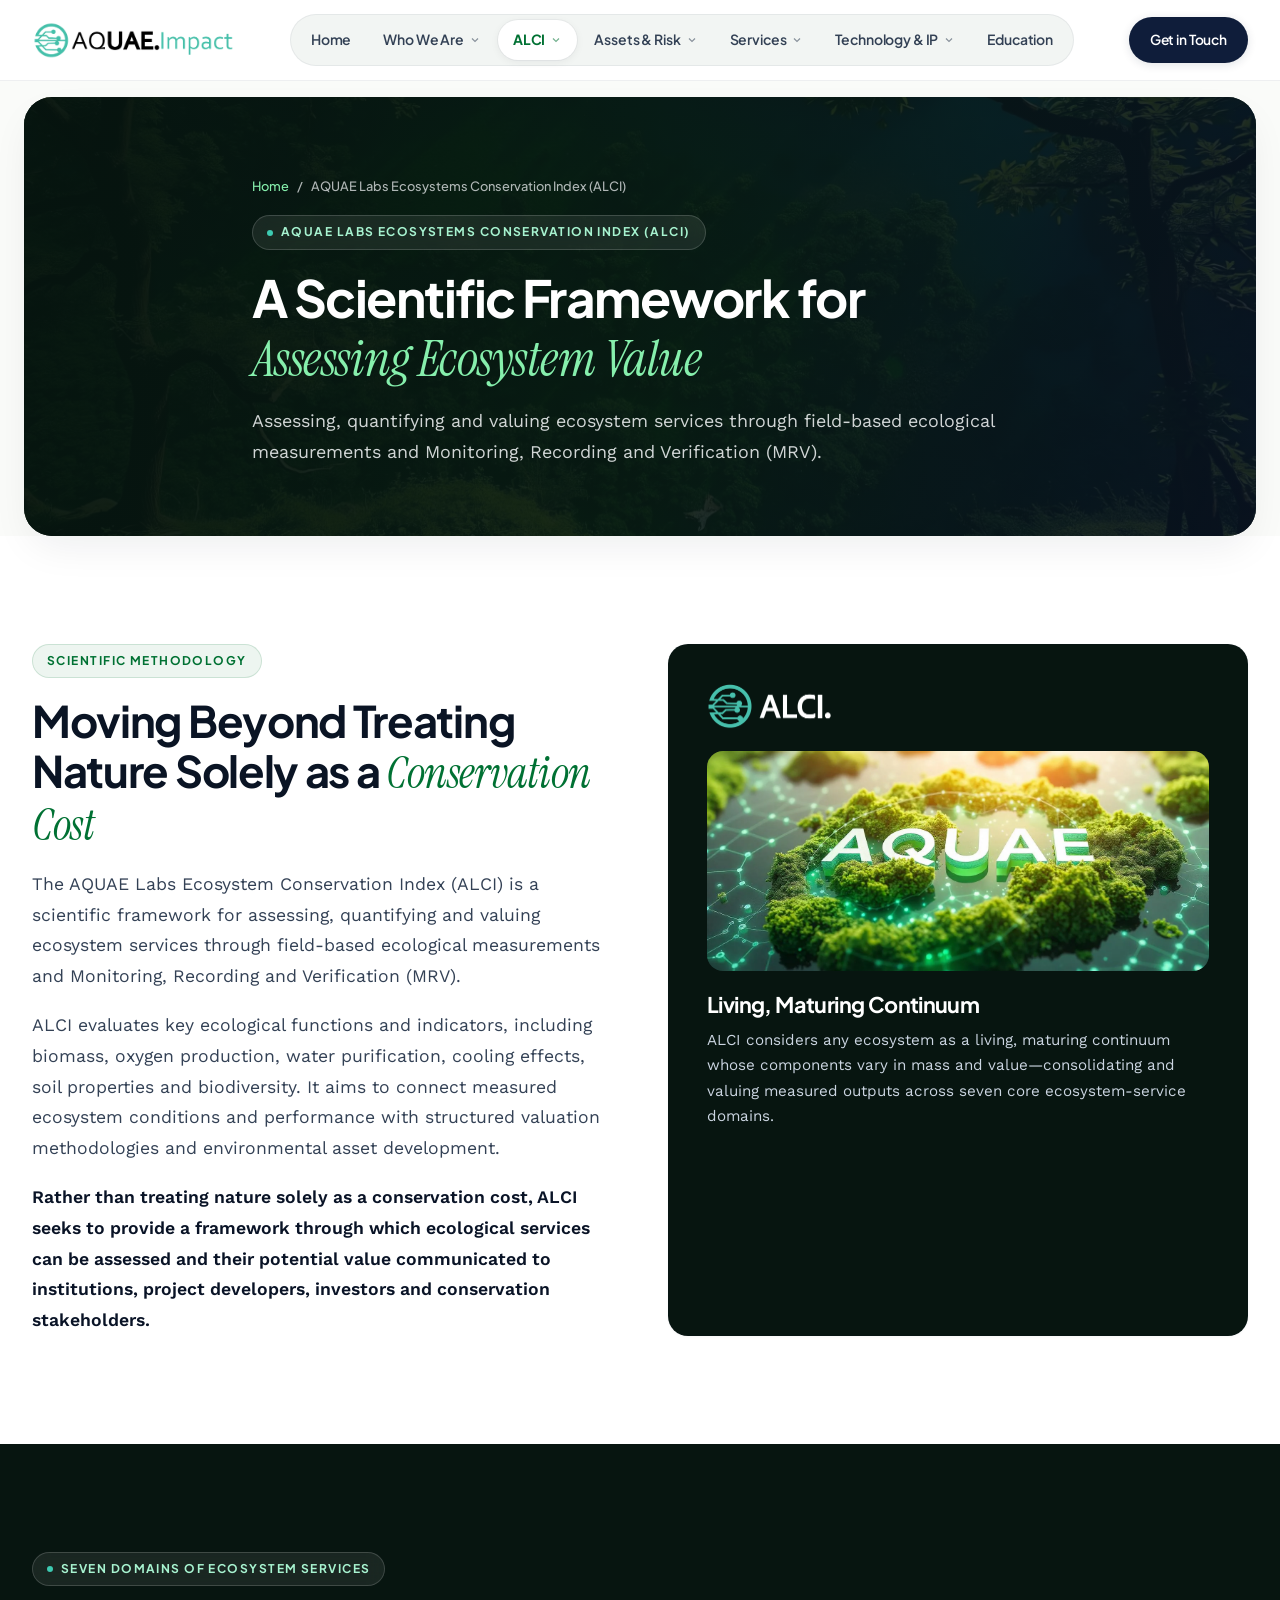
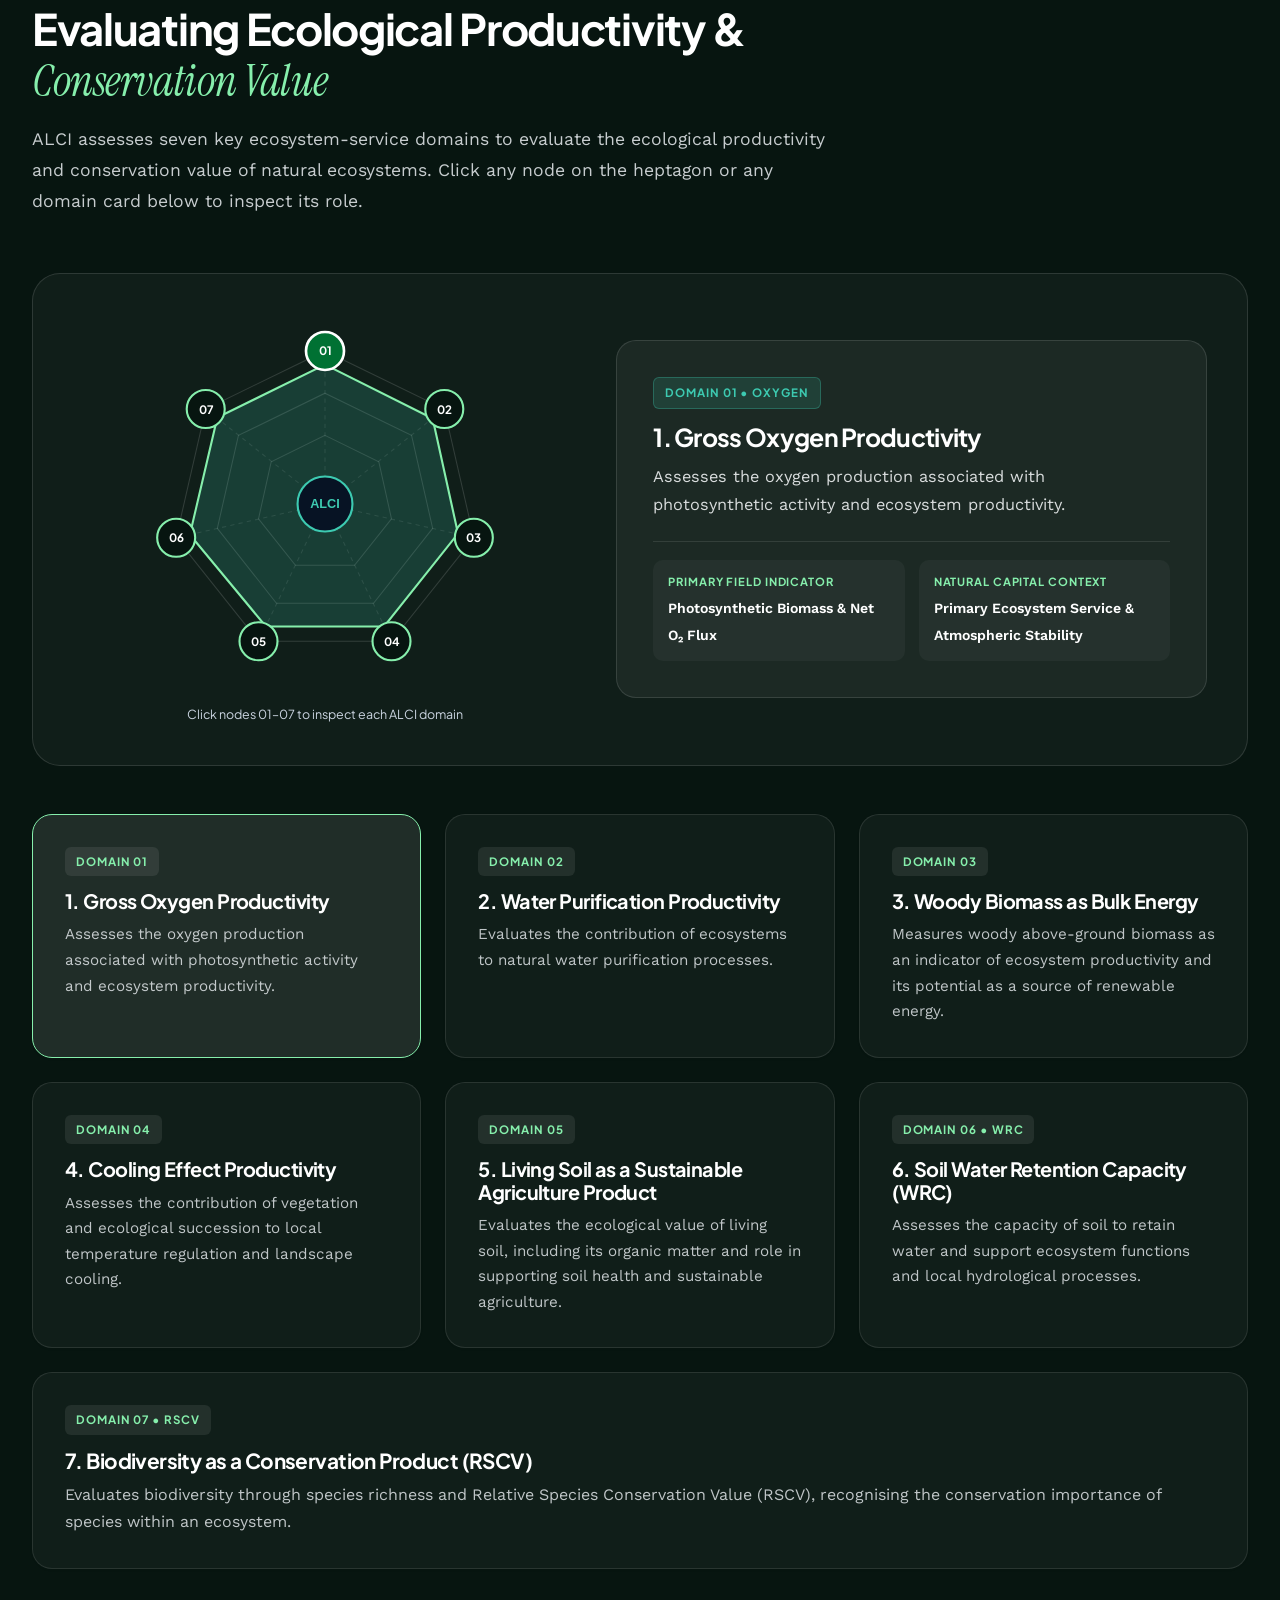
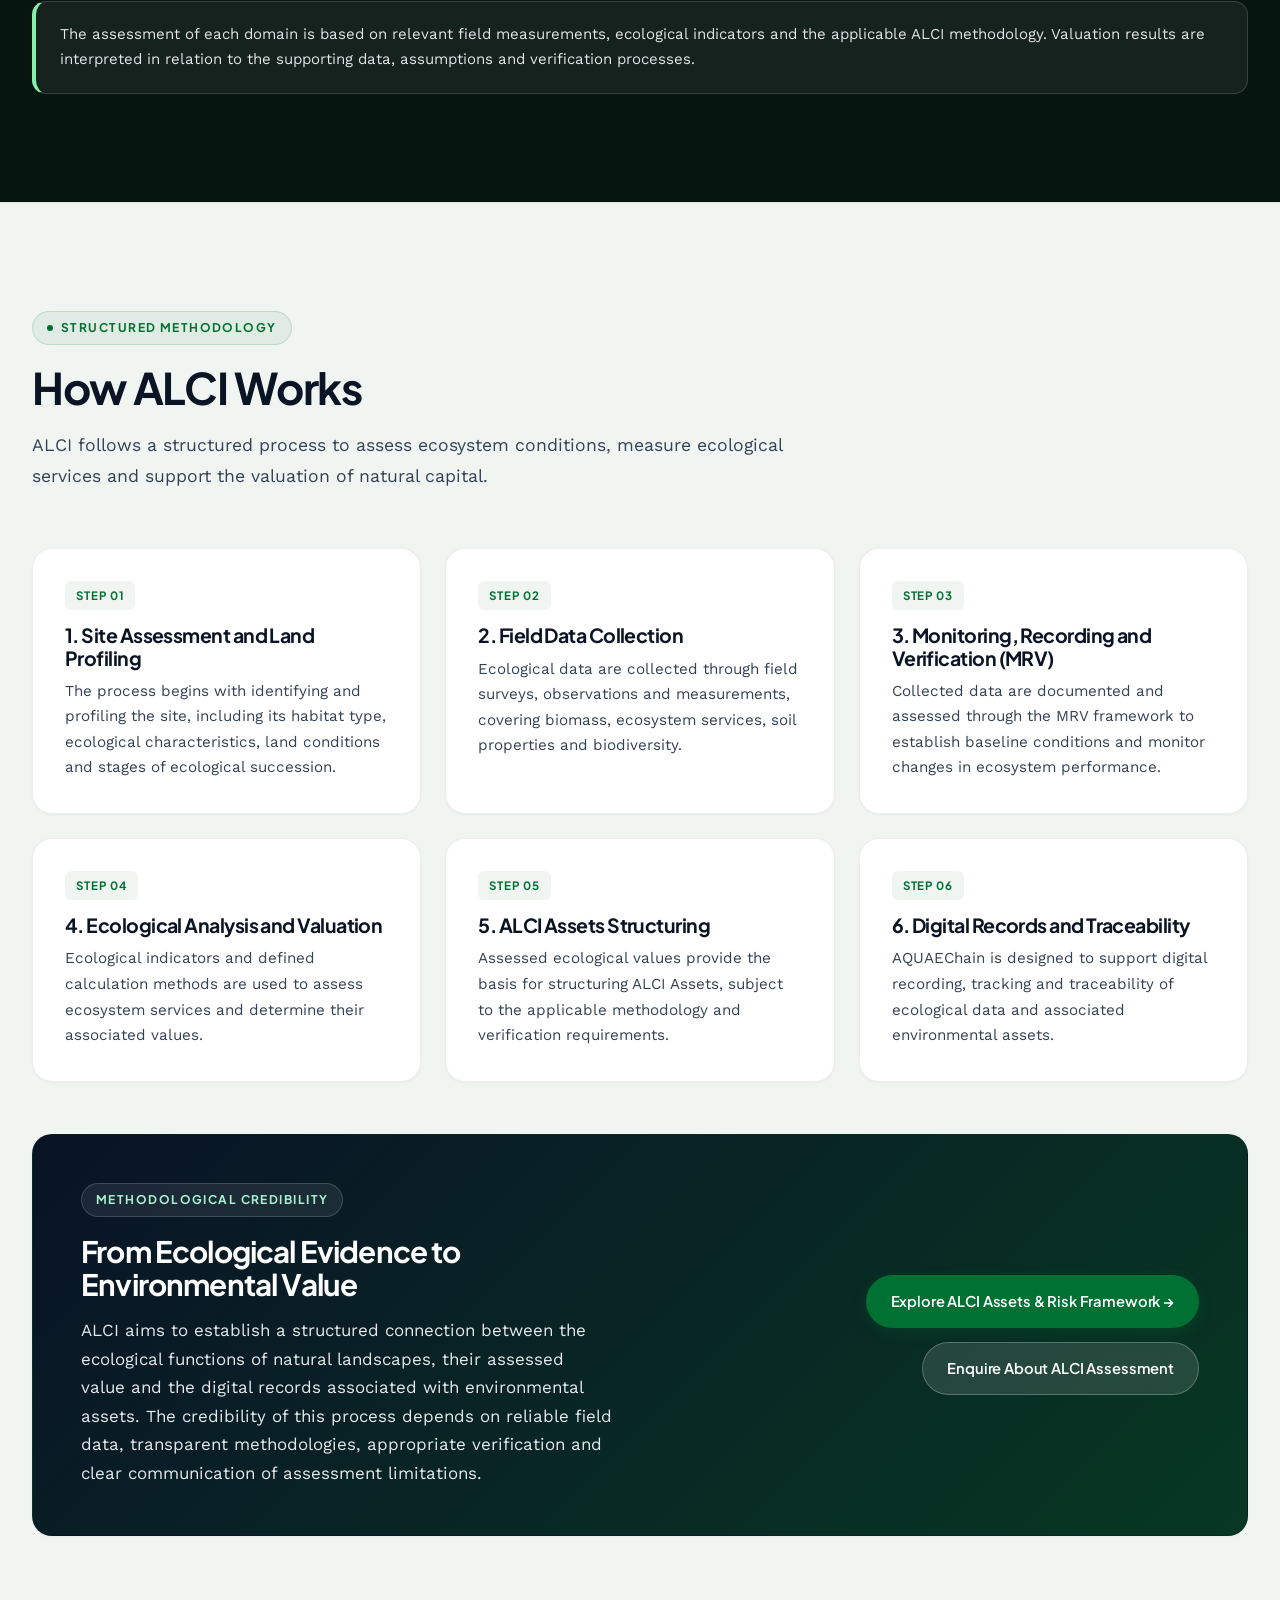
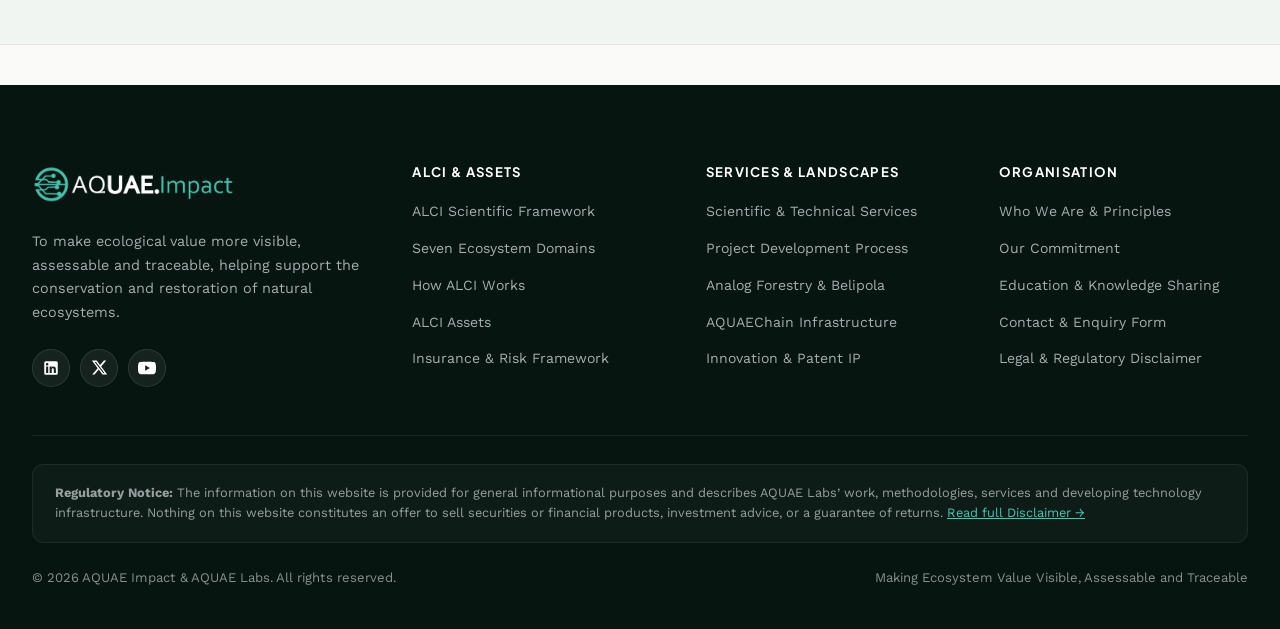
==== alci.html @ b700e85e "Initial commit: AQUAE Impact & AQUAE Labs 10-page website (2026 redesign)" ====
<!DOCTYPE html>
<html lang="en">
<head>
  <meta charset="UTF-8" />
  <meta name="viewport" content="width=device-width, initial-scale=1.0" />
  <title>ALCI Scientific Framework | AQUAE Labs Ecosystems Conservation Index</title>
  <meta name="description" content="The AQUAE Labs Ecosystem Conservation Index (ALCI) is a scientific framework for assessing, quantifying and valuing ecosystem services across seven domains through field-based MRV." />
  <link rel="icon" type="image/png" href="assets/images/faviicon.png" />
  <link rel="preconnect" href="https://fonts.googleapis.com" />
  <link rel="preconnect" href="https://fonts.gstatic.com" crossorigin />
  <link href="https://fonts.googleapis.com/css2?family=Instrument+Serif:ital@0;1&family=Plus+Jakarta+Sans:wght@400;500;600;700;800&family=Work+Sans:ital,wght@0,400;0,500;0,600;1,400&display=swap" rel="stylesheet" />
  <link rel="stylesheet" href="styles.css" />
</head>
<body>

  <!-- Top Institutional Bar -->
  <div class="top-bar">
    <div class="container top-bar-inner">
      <div class="top-bar-left">
        <span class="top-bar-pill">IP Milestone</span>
        <span>AQUAE Labs has filed its foundational patent application covering 10–15 inventive concepts in ecological intelligence &amp; ecosystem finance.</span>
      </div>
      <div class="top-bar-right">
        <a href="technology-ip.html#patent">Read Patent Filing &rarr;</a>
        <a href="disclaimer.html">Regulatory Disclaimer</a>
      </div>
    </div>
  </div>

  <!-- Global Multi-Page Navigation Header -->
  <header class="site-header" id="siteHeader">
    <div class="container nav-inner">
      <a href="index.html" class="brand-lockup" aria-label="AQUAE Impact Home">
        <img src="assets/images/aquae-dark-logo.webp" alt="AQUAE.Impact" class="brand-logo-img" />
      </a>

      <nav class="nav-menu" id="navMenu" aria-label="Primary Navigation">
        <div class="nav-item">
          <a href="index.html" class="nav-link">Home</a>
        </div>
        <div class="nav-item">
          <a href="about.html" class="nav-link">
            <span>Who We Are</span>
            <svg width="12" height="12" viewBox="0 0 24 24" fill="none" stroke="currentColor" stroke-width="2.4"><path d="m6 9 6 6 6-6"/></svg>
          </a>
          <div class="nav-dropdown">
            <a href="about.html">Ecological Science &amp; Finance<span>Vision, Mission &amp; 5 Core Principles</span></a>
            <a href="about.html#commitment">Our Commitment<span>Making ecosystem value visible, assessable &amp; traceable</span></a>
            <a href="about.html#leadership">Scientific &amp; Executive Team<span>Inventors &amp; leadership behind AQUAE Labs</span></a>
          </div>
        </div>
        <div class="nav-item">
          <a href="alci.html" class="nav-link active">
            <span>ALCI</span>
            <svg width="12" height="12" viewBox="0 0 24 24" fill="none" stroke="currentColor" stroke-width="2.4"><path d="m6 9 6 6 6-6"/></svg>
          </a>
          <div class="nav-dropdown">
            <a href="alci.html">ALCI Scientific Framework<span>AQUAE Labs Ecosystems Conservation Index</span></a>
            <a href="alci.html#seven-domains">Seven Ecosystem Domains<span>Interactive 7-domain ecological matrix</span></a>
            <a href="alci.html#how-alci-works">How ALCI Works<span>6-step structured MRV &amp; valuation workflow</span></a>
          </div>
        </div>
        <div class="nav-item">
          <a href="assets-insurance.html" class="nav-link">
            <span>Assets &amp; Risk</span>
            <svg width="12" height="12" viewBox="0 0 24 24" fill="none" stroke="currentColor" stroke-width="2.4"><path d="m6 9 6 6 6-6"/></svg>
          </a>
          <div class="nav-dropdown">
            <a href="assets-insurance.html">ALCI Assets<span>Connecting ecosystem services with markets</span></a>
            <a href="assets-insurance.html#insured-assets">Insured ALCI Assets<span>Addressing specified ecosystem performance risks</span></a>
            <a href="assets-insurance.html#risk-framework">Insurance &amp; Risk Framework<span>Coverage areas &amp; underwriting integration</span></a>
          </div>
        </div>
        <div class="nav-item">
          <a href="services-projects.html" class="nav-link">
            <span>Services</span>
            <svg width="12" height="12" viewBox="0 0 24 24" fill="none" stroke="currentColor" stroke-width="2.4"><path d="m6 9 6 6 6-6"/></svg>
          </a>
          <div class="nav-dropdown">
            <a href="services-projects.html">Scientific &amp; Technical Services<span>8 core capabilities for natural capital assessment</span></a>
            <a href="services-projects.html#project-development">Project Development<span>From landscape assessment to conservation value</span></a>
            <a href="analog-forestry.html">Analog Forestry &amp; Belipola<span>World’s first analog forest in Sri Lanka</span></a>
          </div>
        </div>
        <div class="nav-item">
          <a href="technology-ip.html" class="nav-link">
            <span>Technology &amp; IP</span>
            <svg width="12" height="12" viewBox="0 0 24 24" fill="none" stroke="currentColor" stroke-width="2.4"><path d="m6 9 6 6 6-6"/></svg>
          </a>
          <div class="nav-dropdown">
            <a href="technology-ip.html">AQUAEChain Platform<span>Digital infrastructure with MindWave Innovations</span></a>
            <a href="technology-ip.html#patent">Innovation &amp; Patent Filing<span>Foundational patent application (10–15 concepts)</span></a>
            <a href="education.html">Education &amp; Capacity Building<span>Training, webinars &amp; practitioner knowledge sharing</span></a>
          </div>
        </div>
        <div class="nav-item">
          <a href="education.html" class="nav-link">Education</a>
        </div>
      </nav>

      <div class="nav-actions">
        <a href="contact.html" class="btn btn-primary">Get in Touch</a>
        <button class="mobile-toggle" id="mobileToggle" aria-label="Toggle Menu" aria-expanded="false">
          <svg width="22" height="22" viewBox="0 0 24 24" fill="none" stroke="currentColor" stroke-width="2.2"><path d="M3 12h18M3 6h18M3 18h18"/></svg>
        </button>
      </div>
    </div>
  </header>

  <main>

    <!-- Page Hero -->
    <section class="page-hero">
      <div class="hero-bg-image" style="background-image: url('assets/images/Aqua-image-38-scaled.webp');"></div>
      <div class="hero-bg-gradient"></div>
      <div class="hero-grid-lines"></div>
      <div class="container page-hero-content">
        <div class="breadcrumb">
          <a href="index.html">Home</a>
          <span>/</span>
          <span>AQUAE Labs Ecosystems Conservation Index (ALCI)</span>
        </div>
        <div class="eyebrow light">
          <span class="eyebrow-dot"></span>
          AQUAE LABS ECOSYSTEMS CONSERVATION INDEX (ALCI)
        </div>
        <h1>
          A Scientific Framework for <span class="text-gradient">Assessing Ecosystem Value</span>
        </h1>
        <p>
          Assessing, quantifying and valuing ecosystem services through field-based ecological measurements and Monitoring, Recording and Verification (MRV).
        </p>
      </div>
    </section>

    <!-- ===================================================================
         ALCI SCIENTIFIC FRAMEWORK OVERVIEW (PDF PAGE 4)
         =================================================================== -->
    <section class="section section-white">
      <div class="container grid-2">
        <div>
          <div class="eyebrow">Scientific Methodology</div>
          <h2 class="section-title">
            Moving Beyond Treating Nature Solely as a <span class="text-gradient-dark">Conservation Cost</span>
          </h2>
          <p class="section-lead" style="margin-bottom: 18px;">
            The AQUAE Labs Ecosystem Conservation Index (ALCI) is a scientific framework for assessing, quantifying and valuing ecosystem services through field-based ecological measurements and Monitoring, Recording and Verification (MRV).
          </p>
          <p class="section-lead" style="margin-bottom: 18px;">
            ALCI evaluates key ecological functions and indicators, including biomass, oxygen production, water purification, cooling effects, soil properties and biodiversity. It aims to connect measured ecosystem conditions and performance with structured valuation methodologies and environmental asset development.
          </p>
          <p class="section-lead" style="margin-bottom: 0; font-weight: 600; color: var(--color-secondary-dark);">
            Rather than treating nature solely as a conservation cost, ALCI seeks to provide a framework through which ecological services can be assessed and their potential value communicated to institutions, project developers, investors and conservation stakeholders.
          </p>
        </div>

        <div class="surface-card" style="background: var(--bg-obsidian); color: #fff; padding: 38px;">
          <img src="assets/images/ALCI-LOGO-alt.webp" alt="ALCI Official Logo" style="height: 46px; margin-bottom: 22px;" />
          <img src="assets/images/Aqua-image-42.webp" alt="ALCI Multi-Domain Ecological Assessment" style="width: 100%; height: 220px; object-fit: cover; border-radius: 16px; margin-bottom: 22px;" />
          <h3 style="color: #fff; font-size: 1.35rem; margin-bottom: 10px;">Living, Maturing Continuum</h3>
          <p style="color: var(--text-light-muted); font-size: 0.95rem; margin: 0;">
            ALCI considers any ecosystem as a living, maturing continuum whose components vary in mass and value—consolidating and valuing measured outputs across seven core ecosystem-service domains.
          </p>
        </div>
      </div>
    </section>

    <!-- ===================================================================
         SEVEN DOMAINS OF ECOSYSTEM SERVICES + INTERACTIVE HEPTAGON (PDF PAGE 4 & 5)
         =================================================================== -->
    <section class="section section-dark" id="seven-domains">
      <div class="container">
        <div class="section-header">
          <div class="eyebrow light">
            <span class="eyebrow-dot"></span>
            Seven Domains of Ecosystem Services
          </div>
          <h2 class="section-title light">
            Evaluating Ecological Productivity &amp; <span class="text-gradient">Conservation Value</span>
          </h2>
          <p class="section-lead light">
            ALCI assesses seven key ecosystem-service domains to evaluate the ecological productivity and conservation value of natural ecosystems. Click any node on the heptagon or any domain card below to inspect its role.
          </p>
        </div>

        <!-- Interactive 7-Domain Heptagon Visualizer -->
        <div class="alci-interactive-console">
          <div class="heptagon-svg-wrap">
            <svg class="heptagon-svg" viewBox="0 0 360 360" aria-label="ALCI Seven Domains Heptagon Diagram">
              <!-- Concentric Heptagon Rings -->
              <polygon class="heptagon-ring" points="180,35 293,90 321,212 243,310 117,310 39,212 67,90" />
              <polygon class="heptagon-ring" points="180,75 262,115 282,203 226,274 134,274 78,203 98,115" />
              <polygon class="heptagon-ring" points="180,115 231,140 243,194 208,238 152,238 117,194 129,140" />

              <!-- Axis Lines from Center (180, 180) -->
              <line class="heptagon-axis" x1="180" y1="180" x2="180" y2="35" />
              <line class="heptagon-axis" x1="180" y1="180" x2="293" y2="90" />
              <line class="heptagon-axis" x1="180" y1="180" x2="321" y2="212" />
              <line class="heptagon-axis" x1="180" y1="180" x2="243" y2="310" />
              <line class="heptagon-axis" x1="180" y1="180" x2="117" y2="310" />
              <line class="heptagon-axis" x1="180" y1="180" x2="39" y2="212" />
              <line class="heptagon-axis" x1="180" y1="180" x2="67" y2="90" />

              <!-- Active Ecological Coverage Polygon -->
              <polygon class="heptagon-polygon" points="180,48 282,99 306,208 236,296 124,296 52,209 78,98" />

              <!-- Center ALCI Hub -->
              <circle cx="180" cy="180" r="26" fill="#071324" stroke="#3DCAB1" stroke-width="2" />
              <text x="180" y="180" fill="#3DCAB1" font-family="Red Hat Display, sans-serif" font-weight="900" font-size="12" text-anchor="middle" dominant-baseline="central">ALCI</text>

              <!-- 7 Interactive Domain Nodes -->
              <g class="heptagon-node active" data-domain="1">
                <circle class="node-outer" cx="180" cy="35" r="18" />
                <text x="180" y="35">01</text>
              </g>
              <g class="heptagon-node" data-domain="2">
                <circle class="node-outer" cx="293" cy="90" r="18" />
                <text x="293" y="90">02</text>
              </g>
              <g class="heptagon-node" data-domain="3">
                <circle class="node-outer" cx="321" cy="212" r="18" />
                <text x="321" y="212">03</text>
              </g>
              <g class="heptagon-node" data-domain="4">
                <circle class="node-outer" cx="243" cy="310" r="18" />
                <text x="243" y="310">04</text>
              </g>
              <g class="heptagon-node" data-domain="5">
                <circle class="node-outer" cx="117" cy="310" r="18" />
                <text x="117" y="310">05</text>
              </g>
              <g class="heptagon-node" data-domain="6">
                <circle class="node-outer" cx="39" cy="212" r="18" />
                <text x="39" y="212">06</text>
              </g>
              <g class="heptagon-node" data-domain="7">
                <circle class="node-outer" cx="67" cy="90" r="18" />
                <text x="67" y="90">07</text>
              </g>
            </svg>
            <span style="font-family:var(--font-ui); font-size:0.78rem; color:var(--text-light-muted); margin-top:10px;">
              Click nodes 01–07 to inspect each ALCI domain
            </span>
          </div>

          <div class="domain-inspector-panel" aria-live="polite">
            <span class="step-badge" id="inspectorCode" style="color:var(--color-accent); background:rgba(61,202,177,0.14); border:1px solid rgba(61,202,177,0.3);">DOMAIN 01 &bull; OXYGEN</span>
            <h3 id="inspectorTitle">1. Gross Oxygen Productivity</h3>
            <p id="inspectorDesc">
              Assesses the oxygen production associated with photosynthetic activity and ecosystem productivity.
            </p>
            <div class="inspector-meta-grid">
              <div class="inspector-meta-box">
                <span>Primary Field Indicator</span>
                <strong id="inspectorMetric">Photosynthetic Biomass &amp; Net O₂ Flux</strong>
              </div>
              <div class="inspector-meta-box">
                <span>Natural Capital Context</span>
                <strong id="inspectorApp">Primary Ecosystem Service &amp; Atmospheric Stability</strong>
              </div>
            </div>
          </div>
        </div>

        <!-- Complete 7 Domain Cards Verbatim (PDF Page 4) -->
        <div class="grid-3" style="margin-bottom: 32px;">
          <article class="surface-card dark domain-interactive-card active" data-domain="1">
            <span class="step-badge">Domain 01</span>
            <h3 style="font-size: 1.24rem; margin-bottom: 10px;">1. Gross Oxygen Productivity</h3>
            <p style="margin: 0; font-size: 0.95rem;">
              Assesses the oxygen production associated with photosynthetic activity and ecosystem productivity.
            </p>
          </article>

          <article class="surface-card dark domain-interactive-card" data-domain="2">
            <span class="step-badge">Domain 02</span>
            <h3 style="font-size: 1.24rem; margin-bottom: 10px;">2. Water Purification Productivity</h3>
            <p style="margin: 0; font-size: 0.95rem;">
              Evaluates the contribution of ecosystems to natural water purification processes.
            </p>
          </article>

          <article class="surface-card dark domain-interactive-card" data-domain="3">
            <span class="step-badge">Domain 03</span>
            <h3 style="font-size: 1.24rem; margin-bottom: 10px;">3. Woody Biomass as Bulk Energy</h3>
            <p style="margin: 0; font-size: 0.95rem;">
              Measures woody above-ground biomass as an indicator of ecosystem productivity and its potential as a source of renewable energy.
            </p>
          </article>

          <article class="surface-card dark domain-interactive-card" data-domain="4">
            <span class="step-badge">Domain 04</span>
            <h3 style="font-size: 1.24rem; margin-bottom: 10px;">4. Cooling Effect Productivity</h3>
            <p style="margin: 0; font-size: 0.95rem;">
              Assesses the contribution of vegetation and ecological succession to local temperature regulation and landscape cooling.
            </p>
          </article>

          <article class="surface-card dark domain-interactive-card" data-domain="5">
            <span class="step-badge">Domain 05</span>
            <h3 style="font-size: 1.24rem; margin-bottom: 10px;">5. Living Soil as a Sustainable Agriculture Product</h3>
            <p style="margin: 0; font-size: 0.95rem;">
              Evaluates the ecological value of living soil, including its organic matter and role in supporting soil health and sustainable agriculture.
            </p>
          </article>

          <article class="surface-card dark domain-interactive-card" data-domain="6">
            <span class="step-badge">Domain 06 &bull; WRC</span>
            <h3 style="font-size: 1.24rem; margin-bottom: 10px;">6. Soil Water Retention Capacity (WRC)</h3>
            <p style="margin: 0; font-size: 0.95rem;">
              Assesses the capacity of soil to retain water and support ecosystem functions and local hydrological processes.
            </p>
          </article>

          <article class="surface-card dark domain-interactive-card" data-domain="7" style="grid-column: 1 / -1;">
            <span class="step-badge">Domain 07 &bull; RSCV</span>
            <h3 style="font-size: 1.3rem; margin-bottom: 10px;">7. Biodiversity as a Conservation Product (RSCV)</h3>
            <p style="margin: 0; font-size: 1rem;">
              Evaluates biodiversity through species richness and Relative Species Conservation Value (RSCV), recognising the conservation importance of species within an ecosystem.
            </p>
          </article>
        </div>

        <div class="regulatory-callout dark-callout">
          The assessment of each domain is based on relevant field measurements, ecological indicators and the applicable ALCI methodology. Valuation results are interpreted in relation to the supporting data, assumptions and verification processes.
        </div>
      </div>
    </section>

    <!-- ===================================================================
         HOW ALCI WORKS (6-STEP PROCESS) & FROM EVIDENCE TO VALUE (PDF PAGE 5)
         =================================================================== -->
    <section class="section section-sage" id="how-alci-works">
      <div class="container">
        <div class="section-header">
          <div class="eyebrow">
            <span class="eyebrow-dot"></span>
            Structured Methodology
          </div>
          <h2 class="section-title">How ALCI Works</h2>
          <p class="section-lead">
            ALCI follows a structured process to assess ecosystem conditions, measure ecological services and support the valuation of natural capital.
          </p>
        </div>

        <div class="grid-3" style="margin-bottom: 52px;">
          <article class="surface-card">
            <span class="step-badge">Step 01</span>
            <h3 style="font-size: 1.22rem; margin-bottom: 10px;">1. Site Assessment and Land Profiling</h3>
            <p style="margin: 0; font-size: 0.95rem;">
              The process begins with identifying and profiling the site, including its habitat type, ecological characteristics, land conditions and stages of ecological succession.
            </p>
          </article>

          <article class="surface-card">
            <span class="step-badge">Step 02</span>
            <h3 style="font-size: 1.22rem; margin-bottom: 10px;">2. Field Data Collection</h3>
            <p style="margin: 0; font-size: 0.95rem;">
              Ecological data are collected through field surveys, observations and measurements, covering biomass, ecosystem services, soil properties and biodiversity.
            </p>
          </article>

          <article class="surface-card">
            <span class="step-badge">Step 03</span>
            <h3 style="font-size: 1.22rem; margin-bottom: 10px;">3. Monitoring, Recording and Verification (MRV)</h3>
            <p style="margin: 0; font-size: 0.95rem;">
              Collected data are documented and assessed through the MRV framework to establish baseline conditions and monitor changes in ecosystem performance.
            </p>
          </article>

          <article class="surface-card">
            <span class="step-badge">Step 04</span>
            <h3 style="font-size: 1.22rem; margin-bottom: 10px;">4. Ecological Analysis and Valuation</h3>
            <p style="margin: 0; font-size: 0.95rem;">
              Ecological indicators and defined calculation methods are used to assess ecosystem services and determine their associated values.
            </p>
          </article>

          <article class="surface-card">
            <span class="step-badge">Step 05</span>
            <h3 style="font-size: 1.22rem; margin-bottom: 10px;">5. ALCI Assets Structuring</h3>
            <p style="margin: 0; font-size: 0.95rem;">
              Assessed ecological values provide the basis for structuring ALCI Assets, subject to the applicable methodology and verification requirements.
            </p>
          </article>

          <article class="surface-card">
            <span class="step-badge">Step 06</span>
            <h3 style="font-size: 1.22rem; margin-bottom: 10px;">6. Digital Records and Traceability</h3>
            <p style="margin: 0; font-size: 0.95rem;">
              AQUAEChain is designed to support digital recording, tracking and traceability of ecological data and associated environmental assets.
            </p>
          </article>
        </div>

        <!-- From Ecological Evidence to Environmental Value -->
        <div class="surface-card" style="background: linear-gradient(135deg, var(--color-secondary-dark) 0%, #073823 100%); color: #fff; padding: 48px;">
          <div class="grid-2">
            <div>
              <div class="eyebrow light">Methodological Credibility</div>
              <h3 style="color: #fff; font-size: 1.85rem; margin-bottom: 14px;">
                From Ecological Evidence to Environmental Value
              </h3>
              <p style="color: rgba(248,250,252,0.92); font-size: 1.06rem; margin: 0;">
                ALCI aims to establish a structured connection between the ecological functions of natural landscapes, their assessed value and the digital records associated with environmental assets. The credibility of this process depends on reliable field data, transparent methodologies, appropriate verification and clear communication of assessment limitations.
              </p>
            </div>
            <div style="display:flex; flex-wrap:wrap; gap:14px; justify-content:flex-end;">
              <a href="assets-insurance.html" class="btn btn-primary">Explore ALCI Assets &amp; Risk Framework &rarr;</a>
              <a href="contact.html?area=ALCI%20Credit%20Development" class="btn btn-glass">Enquire About ALCI Assessment</a>
            </div>
          </div>
        </div>
      </div>
    </section>

  </main>

  <!-- Global Multi-Page Footer -->
  <footer class="site-footer">
    <div class="container">
      <div class="footer-grid">
        <div class="footer-brand">
          <a href="index.html" class="brand-lockup" aria-label="AQUAE Impact Home">
            <img src="assets/images/AQUAE.Impact-LOGO-REC.webp" alt="AQUAE.Impact" class="brand-logo-img" />
          </a>
          <p>
            To make ecological value more visible, assessable and traceable, helping support the conservation and restoration of natural ecosystems.
          </p>
          <div class="social-row">
            <a href="https://www.linkedin.com/company/aquae-impact/" target="_blank" rel="noopener noreferrer" class="social-icon-btn" aria-label="LinkedIn">
              <svg width="18" height="18" viewBox="0 0 24 24" fill="currentColor"><path d="M19 3a2 2 0 0 1 2 2v14a2 2 0 0 1-2 2H5a2 2 0 0 1-2-2V5a2 2 0 0 1 2-2h14m-.5 15.5v-5.3a3.26 3.26 0 0 0-3.26-3.26c-.85 0-1.84.52-2.28 1.3v-1.11h-2.79v8.37h2.79v-4.93c0-.77.62-1.4 1.39-1.4a1.4 1.4 0 0 1 1.4 1.4v4.93h2.75M6.88 8.56a1.68 1.68 0 0 0 1.68-1.68c0-.93-.75-1.69-1.68-1.69a1.69 1.69 0 0 0-1.69 1.69c0 .93.76 1.68 1.69 1.68m1.39 9.94v-8.37H5.5v8.37h2.77z"/></svg>
            </a>
            <a href="https://x.com/aquaeimpactorg" target="_blank" rel="noopener noreferrer" class="social-icon-btn" aria-label="X (Twitter)">
              <svg width="17" height="17" viewBox="0 0 24 24" fill="currentColor"><path d="M18.244 2.25h3.308l-7.227 8.26 8.502 11.24H16.17l-5.214-6.817L4.99 21.75H1.68l7.73-8.835L1.254 2.25H8.08l4.713 6.231zm-1.161 17.52h1.833L7.084 4.126H5.117z"/></svg>
            </a>
            <a href="https://youtube.com/@aquaeimpactexchange" target="_blank" rel="noopener noreferrer" class="social-icon-btn" aria-label="YouTube">
              <svg width="18" height="18" viewBox="0 0 24 24" fill="currentColor"><path d="M23.498 6.186a3.016 3.016 0 0 0-2.122-2.136C19.505 3.545 12 3.545 12 3.545s-7.505 0-9.377.505A3.017 3.017 0 0 0 .502 6.186C0 8.07 0 12 0 12s0 3.93.502 5.814a3.016 3.016 0 0 0 2.122 2.136c1.871.505 9.376.505 9.376.505s7.505 0 9.377-.505a3.015 3.015 0 0 0 2.122-2.136C24 15.93 24 12 24 12s0-3.93-.502-5.814zM9.545 15.568V8.432L15.818 12l-6.273 3.568z"/></svg>
            </a>
          </div>
        </div>

        <div class="footer-col">
          <h4>ALCI &amp; Assets</h4>
          <ul>
            <li><a href="alci.html">ALCI Scientific Framework</a></li>
            <li><a href="alci.html#seven-domains">Seven Ecosystem Domains</a></li>
            <li><a href="alci.html#how-alci-works">How ALCI Works</a></li>
            <li><a href="assets-insurance.html">ALCI Assets</a></li>
            <li><a href="assets-insurance.html#risk-framework">Insurance &amp; Risk Framework</a></li>
          </ul>
        </div>

        <div class="footer-col">
          <h4>Services &amp; Landscapes</h4>
          <ul>
            <li><a href="services-projects.html">Scientific &amp; Technical Services</a></li>
            <li><a href="services-projects.html#project-development">Project Development Process</a></li>
            <li><a href="analog-forestry.html">Analog Forestry &amp; Belipola</a></li>
            <li><a href="technology-ip.html">AQUAEChain Infrastructure</a></li>
            <li><a href="technology-ip.html#patent">Innovation &amp; Patent IP</a></li>
          </ul>
        </div>

        <div class="footer-col">
          <h4>Organisation</h4>
          <ul>
            <li><a href="about.html">Who We Are &amp; Principles</a></li>
            <li><a href="about.html#commitment">Our Commitment</a></li>
            <li><a href="education.html">Education &amp; Knowledge Sharing</a></li>
            <li><a href="contact.html">Contact &amp; Enquiry Form</a></li>
            <li><a href="disclaimer.html">Legal &amp; Regulatory Disclaimer</a></li>
          </ul>
        </div>
      </div>

      <div class="footer-disclaimer-strip">
        <strong>Regulatory Notice:</strong> The information on this website is provided for general informational purposes and describes AQUAE Labs’ work, methodologies, services and developing technology infrastructure. Nothing on this website constitutes an offer to sell securities or financial products, investment advice, or a guarantee of returns. <a href="disclaimer.html" style="color:var(--color-accent); text-decoration:underline;">Read full Disclaimer &rarr;</a>
      </div>

      <div class="footer-bottom">
        <span>&copy; 2026 AQUAE Impact &amp; AQUAE Labs. All rights reserved.</span>
        <span>Making Ecosystem Value Visible, Assessable and Traceable</span>
      </div>
    </div>
  </footer>

  <script src="script.js"></script>
</body>
</html>
---- styles.css ----
/* ==========================================================================
   AQUAE IMPACT & AQUAE LABS — 2026 ARCHITECTURAL & EDITORIAL DESIGN SYSTEM
   Benchmarked against Watershed, The Landbanking Group, Pachama & Stripe Climate
   Official Brand Palette:
   - Deep Navy: #0F1D3A / #182B4F
   - Botanical Emerald: #007133
   - Bio-Mint Accent: #3DCAB1
   - Warm Alabaster & Stone Surfaces: #FAFBF9, #F2F5F3, #FFFFFF
   ========================================================================== */

@import url('https://fonts.googleapis.com/css2?family=Instrument+Serif:ital@0;1&family=Plus+Jakarta+Sans:wght@400;500;600;700;800&family=Work+Sans:ital,wght@0,400;0,500;0,600;1,400&display=swap');

:root {
  --color-primary: #007133;
  --color-primary-light: #008f41;
  --color-primary-dark: #004d22;
  --color-secondary: #0F1D3A;
  --color-secondary-dark: #091326;
  --color-accent: #3DCAB1;
  --color-accent-soft: rgba(61, 202, 177, 0.14);

  --bg-obsidian: #071510;
  --bg-canopy: #081c15;
  --bg-navy: #0B162C;
  --bg-light: #FAFBF9;
  --bg-sage: #F1F5F2;
  --bg-white: #FFFFFF;

  --text-dark: #0A1424;
  --text-body: #334155;
  --text-muted: #64748B;
  --text-light: #F8FAFC;
  --text-light-muted: #CBD5E1;

  --border-light: rgba(15, 29, 58, 0.08);
  --border-medium: rgba(15, 29, 58, 0.14);
  --border-teal: rgba(61, 202, 177, 0.28);
  --border-glass: rgba(255, 255, 255, 0.14);

  --shadow-xs: 0 1px 3px rgba(10, 20, 36, 0.04);
  --shadow-sm: 0 4px 20px -2px rgba(10, 20, 36, 0.05);
  --shadow-md: 0 16px 40px -8px rgba(10, 20, 36, 0.08);
  --shadow-lg: 0 28px 64px -12px rgba(10, 20, 36, 0.14);
  --shadow-dropdown: 0 24px 48px -8px rgba(10, 20, 36, 0.14), 0 0 0 1px rgba(15, 29, 58, 0.06);

  --font-display: 'Plus Jakarta Sans', -apple-system, BlinkMacSystemFont, sans-serif;
  --font-serif: 'Instrument Serif', Georgia, serif;
  --font-sans: 'Work Sans', -apple-system, BlinkMacSystemFont, sans-serif;
  --font-ui: 'Plus Jakarta Sans', -apple-system, BlinkMacSystemFont, sans-serif;

  --container-max: 1340px;
  --radius-sm: 10px;
  --radius-md: 14px;
  --radius-lg: 20px;
  --radius-xl: 28px;
  --transition: all 0.28s cubic-bezier(0.16, 1, 0.3, 1);
}

*, *::before, *::after {
  box-sizing: border-box;
  margin: 0;
  padding: 0;
}

html {
  scroll-behavior: smooth;
  font-size: 16px;
  scroll-padding-top: 96px;
}

body {
  font-family: var(--font-sans);
  color: var(--text-body);
  background-color: var(--bg-light);
  line-height: 1.68;
  overflow-x: hidden;
  -webkit-font-smoothing: antialiased;
  -moz-osx-font-smoothing: grayscale;
}

h1, h2, h3, h4, h5, h6 {
  font-family: var(--font-display);
  color: var(--text-dark);
  line-height: 1.14;
  letter-spacing: -0.028em;
  font-weight: 700;
}

a {
  color: inherit;
  text-decoration: none;
  transition: var(--transition);
}

img {
  max-width: 100%;
  height: auto;
  display: block;
}

ul {
  list-style: none;
}

.container {
  max-width: var(--container-max);
  margin: 0 auto;
  padding: 0 32px;
}

/* ==========================================================================
   EDITORIAL TYPOGRAPHY & REFINED ACCENTS (NO TACKY NEON GRADIENTS)
   ========================================================================== */
.eyebrow {
  display: inline-flex;
  align-items: center;
  gap: 8px;
  font-family: var(--font-ui);
  font-size: 0.75rem;
  font-weight: 700;
  text-transform: uppercase;
  letter-spacing: 0.12em;
  color: var(--color-primary);
  background: rgba(0, 113, 51, 0.07);
  border: 1px solid rgba(0, 113, 51, 0.15);
  padding: 6px 14px;
  border-radius: 999px;
  margin-bottom: 18px;
}

.eyebrow.light {
  color: #A7F3D0;
  background: rgba(255, 255, 255, 0.08);
  border-color: rgba(255, 255, 255, 0.16);
  backdrop-filter: blur(8px);
}

.eyebrow-dot {
  width: 6px;
  height: 6px;
  border-radius: 50%;
  background-color: var(--color-primary);
}

.eyebrow.light .eyebrow-dot {
  background-color: var(--color-accent);
}

/* Editorial Serif Accent instead of artificial neon rainbow gradients */
.text-gradient {
  font-family: var(--font-serif);
  font-weight: 400;
  font-style: italic;
  color: #86EFAC;
  letter-spacing: -0.01em;
  padding-right: 4px;
}

.text-gradient-dark {
  font-family: var(--font-serif);
  font-weight: 400;
  font-style: italic;
  color: var(--color-primary);
  letter-spacing: -0.01em;
}

.section-header {
  max-width: 800px;
  margin-bottom: 56px;
}

.section-header.centered {
  margin-left: auto;
  margin-right: auto;
  text-align: center;
}

.section-title {
  font-size: clamp(2.1rem, 3.4vw, 3.15rem);
  font-weight: 700;
  color: var(--text-dark);
  margin-bottom: 18px;
  letter-spacing: -0.03em;
}

.section-title.light {
  color: var(--bg-white);
}

.section-lead {
  font-size: 1.1rem;
  color: var(--text-body);
  line-height: 1.75;
}

.section-lead.light {
  color: rgba(241, 245, 249, 0.82);
}

/* ==========================================================================
   MODERN ARCHITECTURAL BUTTONS
   ========================================================================== */
.btn {
  display: inline-flex;
  align-items: center;
  justify-content: center;
  gap: 9px;
  font-family: var(--font-ui);
  font-size: 0.92rem;
  font-weight: 600;
  padding: 13px 24px;
  border-radius: 999px;
  cursor: pointer;
  border: 1px solid transparent;
  transition: var(--transition);
  white-space: nowrap;
  letter-spacing: -0.01em;
}

.btn-primary {
  background: var(--color-primary);
  color: #FFFFFF;
  box-shadow: 0 4px 14px rgba(0, 113, 51, 0.22);
}

.btn-primary:hover {
  background: var(--color-primary-dark);
  transform: translateY(-1px);
  box-shadow: 0 8px 24px rgba(0, 113, 51, 0.28);
}

.btn-forest {
  background: var(--color-secondary);
  color: #FFFFFF;
  box-shadow: 0 4px 14px rgba(15, 29, 58, 0.18);
}

.btn-forest:hover {
  background: var(--color-primary);
  transform: translateY(-1px);
  box-shadow: 0 8px 24px rgba(0, 113, 51, 0.25);
}

.btn-glass {
  background: rgba(255, 255, 255, 0.12);
  color: #FFFFFF;
  border: 1px solid rgba(255, 255, 255, 0.24);
  backdrop-filter: blur(12px);
}

.btn-glass:hover {
  background: #FFFFFF;
  color: var(--text-dark);
  border-color: #FFFFFF;
  transform: translateY(-1px);
}

.btn-outline {
  background: #FFFFFF;
  color: var(--text-dark);
  border: 1px solid var(--border-medium);
  box-shadow: var(--shadow-xs);
}

.btn-outline:hover {
  border-color: var(--color-primary);
  color: var(--color-primary);
  background: var(--bg-sage);
}

/* ==========================================================================
   MODERN CLEAN HEADER & CAPSULE NAVIGATION (ZERO CLUTTER, OFFICIAL LOGO)
   ========================================================================== */
.top-bar {
  display: none; /* Hide legacy top bar for clean 2026 architectural header */
}

.site-header {
  position: sticky;
  top: 0;
  z-index: 1000;
  background: rgba(255, 255, 255, 0.92);
  backdrop-filter: blur(20px);
  -webkit-backdrop-filter: blur(20px);
  border-bottom: 1px solid rgba(15, 29, 58, 0.07);
  transition: var(--transition);
}

.site-header.scrolled {
  background: rgba(255, 255, 255, 0.98);
  box-shadow: 0 8px 30px rgba(10, 20, 36, 0.06);
}

.nav-inner {
  display: flex;
  align-items: center;
  justify-content: space-between;
  height: 80px;
  gap: 24px;
}

.brand-lockup {
  display: inline-flex;
  align-items: center;
  flex-shrink: 0;
  white-space: nowrap;
}

.brand-logo-img {
  height: 38px;
  width: auto;
  display: block;
  object-fit: contain;
}

/* Modern Frosted Capsule Navigation Track */
.nav-menu {
  display: inline-flex;
  align-items: center;
  justify-content: center;
  gap: 2px;
  background: #F2F5F3;
  border: 1px solid rgba(15, 29, 58, 0.06);
  padding: 5px;
  border-radius: 999px;
}

.nav-item {
  position: relative;
  display: flex;
  align-items: center;
  flex-shrink: 0;
}

.nav-link {
  font-family: var(--font-ui);
  font-size: 0.875rem;
  font-weight: 600;
  color: #334155;
  padding: 8px 15px;
  border-radius: 999px;
  display: inline-flex;
  align-items: center;
  gap: 5px;
  white-space: nowrap;
  flex-shrink: 0;
  position: relative;
  transition: all 0.2s ease;
  letter-spacing: -0.01em;
}

.nav-link svg {
  flex-shrink: 0;
  opacity: 0.55;
  transition: transform 0.22s ease, opacity 0.22s ease;
}

.nav-item:hover .nav-link svg {
  transform: rotate(180deg);
  opacity: 1;
}

.nav-link:hover {
  color: var(--text-dark);
  background: rgba(255, 255, 255, 0.65);
}

.nav-link.active {
  color: var(--color-primary);
  background: #FFFFFF;
  font-weight: 700;
  box-shadow: 0 2px 8px rgba(10, 20, 36, 0.06), 0 0 0 1px rgba(15, 29, 58, 0.04);
}

/* Clean Floating White Dropdown Popover */
.nav-dropdown {
  position: absolute;
  top: calc(100% + 12px);
  left: 0;
  min-width: 300px;
  background: #FFFFFF;
  border: 1px solid rgba(15, 29, 58, 0.08);
  border-radius: 18px;
  padding: 8px;
  box-shadow: var(--shadow-dropdown);
  opacity: 0;
  visibility: hidden;
  transform: translateY(8px) scale(0.98);
  transform-origin: top left;
  transition: all 0.22s cubic-bezier(0.16, 1, 0.3, 1);
}

.nav-item::after {
  content: '';
  position: absolute;
  top: 100%;
  left: 0;
  right: 0;
  height: 14px;
}

.nav-item:hover .nav-dropdown {
  opacity: 1;
  visibility: visible;
  transform: translateY(0) scale(1);
}

.nav-dropdown a {
  display: flex;
  flex-direction: column;
  padding: 11px 14px;
  border-radius: 12px;
  color: var(--text-dark);
  font-size: 0.875rem;
  font-weight: 600;
  white-space: nowrap;
  transition: background 0.18s ease, color 0.18s ease;
}

.nav-dropdown a span {
  font-size: 0.76rem;
  color: var(--text-muted);
  font-weight: 400;
  margin-top: 2px;
  white-space: normal;
  line-height: 1.4;
}

.nav-dropdown a:hover {
  background: var(--bg-sage);
  color: var(--color-primary);
}

.nav-actions {
  display: flex;
  align-items: center;
  gap: 10px;
  flex-shrink: 0;
}

.nav-actions .btn-primary {
  background: var(--color-secondary);
  color: #FFFFFF;
  padding: 10px 20px;
  font-size: 0.86rem;
  font-weight: 600;
  border-radius: 999px;
  box-shadow: 0 2px 10px rgba(15, 29, 58, 0.12);
}

.nav-actions .btn-primary:hover {
  background: var(--color-primary);
  box-shadow: 0 6px 18px rgba(0, 113, 51, 0.22);
}

.mobile-toggle {
  display: none;
  background: var(--bg-sage);
  border: 1px solid var(--border-light);
  color: var(--text-dark);
  width: 42px;
  height: 42px;
  border-radius: 999px;
  cursor: pointer;
  align-items: center;
  justify-content: center;
}

/* ==========================================================================
   ARCHITECTURAL FRAMED HERO & SUBPAGE HEROES
   ========================================================================== */
.hero-home {
  position: relative;
  margin: 16px 24px 0;
  border-radius: var(--radius-xl);
  min-height: calc(90vh - 96px);
  display: flex;
  align-items: center;
  padding: 76px 0;
  background-color: var(--bg-obsidian);
  color: var(--bg-white);
  overflow: hidden;
  box-shadow: var(--shadow-lg);
}

.hero-bg-image {
  position: absolute;
  inset: 0;
  background-size: cover;
  background-position: center;
  opacity: 0.52;
  transform: scale(1.02);
}

.hero-bg-gradient {
  position: absolute;
  inset: 0;
  background:
    linear-gradient(105deg, rgba(6, 20, 15, 0.92) 0%, rgba(8, 25, 20, 0.78) 52%, rgba(9, 19, 38, 0.72) 100%);
}

.hero-grid-lines {
  display: none; /* Removed artificial cyber-grid overlay */
}

.hero-home-grid {
  position: relative;
  z-index: 2;
  display: grid;
  grid-template-columns: 1.18fr 0.82fr;
  gap: 56px;
  align-items: center;
}

.hero-title {
  font-size: clamp(2.75rem, 4.6vw, 4.25rem);
  font-weight: 700;
  color: #FFFFFF;
  line-height: 1.06;
  letter-spacing: -0.035em;
  margin-bottom: 24px;
}

.hero-lead {
  font-size: 1.08rem;
  color: rgba(248, 250, 252, 0.86);
  margin-bottom: 16px;
  line-height: 1.72;
  max-width: 640px;
}

.hero-lead strong {
  color: #FFFFFF;
  font-weight: 600;
}

.hero-cta-row {
  display: flex;
  flex-wrap: wrap;
  gap: 12px;
  margin: 30px 0 34px;
}

.purpose-glass-box {
  background: rgba(255, 255, 255, 0.08);
  border: 1px solid rgba(255, 255, 255, 0.16);
  border-radius: var(--radius-md);
  padding: 20px 24px;
  backdrop-filter: blur(16px);
  max-width: 620px;
}

.purpose-glass-box span {
  display: block;
  font-family: var(--font-ui);
  font-size: 0.72rem;
  font-weight: 700;
  text-transform: uppercase;
  letter-spacing: 0.14em;
  color: #86EFAC;
  margin-bottom: 6px;
}

.purpose-glass-box p {
  font-size: 0.98rem;
  color: #FFFFFF;
  font-weight: 400;
  line-height: 1.6;
  margin: 0;
}

/* Subpage Framed Hero Banner */
.page-hero {
  position: relative;
  margin: 16px 24px 0;
  border-radius: var(--radius-xl);
  padding: 76px 0 68px;
  background-color: var(--bg-obsidian);
  color: var(--bg-white);
  overflow: hidden;
  box-shadow: var(--shadow-md);
}

.page-hero .hero-bg-image {
  opacity: 0.42;
}

.page-hero-content {
  position: relative;
  z-index: 2;
  max-width: 840px;
}

.breadcrumb {
  display: inline-flex;
  align-items: center;
  gap: 8px;
  font-family: var(--font-ui);
  font-size: 0.8rem;
  font-weight: 500;
  color: rgba(248, 250, 252, 0.7);
  margin-bottom: 18px;
}

.breadcrumb a {
  color: #86EFAC;
}

.breadcrumb a:hover {
  text-decoration: underline;
}

.page-hero h1 {
  font-size: clamp(2.35rem, 4vw, 3.5rem);
  font-weight: 700;
  color: #FFFFFF;
  letter-spacing: -0.03em;
  margin-bottom: 18px;
}

.page-hero p {
  font-size: 1.12rem;
  color: rgba(248, 250, 252, 0.84);
  line-height: 1.72;
}

/* ==========================================================================
   ARCHITECTURAL GLASS DIRECTORY & CARDS
   ========================================================================== */
.glass-panel {
  background: rgba(255, 255, 255, 0.08);
  border: 1px solid rgba(255, 255, 255, 0.18);
  border-radius: var(--radius-lg);
  padding: 30px;
  backdrop-filter: blur(24px);
  -webkit-backdrop-filter: blur(24px);
  box-shadow: 0 24px 60px rgba(0, 0, 0, 0.28);
}

.portal-list {
  display: grid;
  gap: 8px;
  margin-top: 14px;
}

.portal-link-item {
  display: flex;
  align-items: center;
  justify-content: space-between;
  gap: 14px;
  padding: 12px 16px;
  border-radius: 12px;
  background: rgba(255, 255, 255, 0.06);
  border: 1px solid rgba(255, 255, 255, 0.1);
  color: #FFFFFF;
  font-weight: 500;
  font-size: 0.9rem;
  transition: var(--transition);
}

.portal-link-item:hover {
  background: #FFFFFF;
  color: var(--text-dark);
  border-color: #FFFFFF;
  transform: translateX(4px);
}

.portal-link-left {
  display: flex;
  align-items: center;
  gap: 12px;
}

.portal-num {
  font-family: var(--font-ui);
  font-size: 0.74rem;
  font-weight: 700;
  color: #86EFAC;
  opacity: 0.85;
  min-width: 22px;
}

.portal-link-item:hover .portal-num {
  color: var(--color-primary);
  opacity: 1;
}

/* ==========================================================================
   SECTIONS, GRIDS & BENTO CARDS ACROSS PAGES
   ========================================================================== */
.section {
  padding: 108px 0;
}

.section-white {
  background: var(--bg-white);
}

.section-light {
  background: var(--bg-light);
}

.section-sage {
  background: var(--bg-sage);
  border-top: 1px solid var(--border-light);
  border-bottom: 1px solid var(--border-light);
}

.section-dark {
  background: var(--bg-obsidian);
  color: var(--bg-white);
}

.section-canopy {
  background: var(--bg-canopy);
  color: var(--bg-white);
}

.grid-2 {
  display: grid;
  grid-template-columns: repeat(2, 1fr);
  gap: 56px;
  align-items: center;
}

.grid-2-start {
  display: grid;
  grid-template-columns: repeat(2, 1fr);
  gap: 48px;
  align-items: start;
}

.grid-3 {
  display: grid;
  grid-template-columns: repeat(3, 1fr);
  gap: 24px;
}

.grid-4 {
  display: grid;
  grid-template-columns: repeat(4, 1fr);
  gap: 22px;
}

.grid-5 {
  display: grid;
  grid-template-columns: repeat(5, 1fr);
  gap: 18px;
}

/* Explore Our Work 6 Photo Portal Cards */
.work-portal-card {
  background: var(--bg-white);
  border: 1px solid var(--border-light);
  border-radius: var(--radius-lg);
  overflow: hidden;
  box-shadow: var(--shadow-xs);
  transition: var(--transition);
  display: flex;
  flex-direction: column;
  justify-content: space-between;
}

.work-portal-card:hover {
  transform: translateY(-4px);
  box-shadow: var(--shadow-md);
  border-color: rgba(0, 113, 51, 0.28);
}

.work-portal-thumb {
  position: relative;
  height: 220px;
  overflow: hidden;
}

.work-portal-thumb img {
  width: 100%;
  height: 100%;
  object-fit: cover;
  transition: transform 0.6s cubic-bezier(0.16, 1, 0.3, 1);
}

.work-portal-card:hover .work-portal-thumb img {
  transform: scale(1.04);
}

.work-portal-tag {
  position: absolute;
  top: 14px;
  left: 14px;
  background: rgba(255, 255, 255, 0.92);
  color: var(--text-dark);
  backdrop-filter: blur(8px);
  padding: 5px 12px;
  border-radius: 99px;
  font-family: var(--font-ui);
  font-size: 0.72rem;
  font-weight: 700;
  letter-spacing: 0.04em;
}

.work-portal-body {
  padding: 28px;
  display: flex;
  flex-direction: column;
  flex-grow: 1;
  justify-content: space-between;
}

.work-portal-body h3 {
  font-size: 1.24rem;
  color: var(--text-dark);
  margin-bottom: 10px;
  letter-spacing: -0.02em;
}

.work-portal-body p {
  font-size: 0.94rem;
  color: var(--text-body);
  margin-bottom: 22px;
  line-height: 1.65;
}

.card-link-arrow {
  display: inline-flex;
  align-items: center;
  gap: 7px;
  font-family: var(--font-ui);
  font-size: 0.88rem;
  font-weight: 700;
  color: var(--color-primary);
}

.work-portal-card:hover .card-link-arrow {
  color: var(--color-secondary);
  gap: 11px;
}

/* Editorial Quote Feature Card (Dr. Ranil Senanayake) */
.quote-feature-card {
  background: var(--bg-obsidian);
  color: var(--bg-white);
  border-radius: var(--radius-xl);
  padding: 48px;
  position: relative;
  overflow: hidden;
  box-shadow: var(--shadow-md);
}

.quote-feature-card::before {
  content: '“';
  position: absolute;
  top: -10px;
  right: 28px;
  font-family: var(--font-serif);
  font-size: 11rem;
  line-height: 1;
  color: rgba(255, 255, 255, 0.06);
  pointer-events: none;
}

.quote-text {
  font-family: var(--font-serif);
  font-size: 1.55rem;
  font-weight: 400;
  font-style: italic;
  line-height: 1.55;
  color: #FFFFFF;
  margin-bottom: 32px;
  position: relative;
  z-index: 1;
}

.quote-author {
  display: flex;
  align-items: center;
  gap: 16px;
  border-top: 1px solid rgba(255, 255, 255, 0.12);
  padding-top: 22px;
}

.quote-author-avatar {
  width: 64px;
  height: 64px;
  border-radius: 50%;
  object-fit: cover;
  border: 2px solid rgba(255, 255, 255, 0.25);
  flex-shrink: 0;
}

.quote-author-info h4 {
  color: #FFFFFF;
  font-size: 1.08rem;
  font-weight: 600;
  margin-bottom: 3px;
}

.quote-author-info p {
  color: #86EFAC;
  font-size: 0.84rem;
  font-family: var(--font-ui);
  font-weight: 500;
  margin: 0;
}

/* Architectural Surface Cards */
.surface-card {
  background: var(--bg-white);
  border: 1px solid var(--border-light);
  border-radius: var(--radius-lg);
  padding: 32px;
  box-shadow: var(--shadow-xs);
  transition: var(--transition);
  height: 100%;
}

.surface-card:hover {
  transform: translateY(-2px);
  box-shadow: var(--shadow-sm);
  border-color: rgba(0, 113, 51, 0.24);
}

.surface-card.dark {
  background: rgba(255, 255, 255, 0.04);
  border-color: rgba(255, 255, 255, 0.1);
  color: var(--bg-white);
}

.surface-card.dark:hover {
  background: rgba(255, 255, 255, 0.07);
  border-color: rgba(134, 239, 172, 0.4);
}

.surface-card.dark h3,
.surface-card.dark h4 {
  color: var(--bg-white);
}

.surface-card.dark p {
  color: rgba(241, 245, 249, 0.78);
}

.card-icon {
  width: 46px;
  height: 46px;
  border-radius: 12px;
  background: var(--bg-sage);
  color: var(--color-primary);
  display: inline-flex;
  align-items: center;
  justify-content: center;
  margin-bottom: 20px;
}

.surface-card.dark .card-icon {
  background: rgba(255, 255, 255, 0.08);
  color: #86EFAC;
}

.step-badge {
  display: inline-flex;
  align-items: center;
  gap: 6px;
  font-family: var(--font-ui);
  font-size: 0.72rem;
  font-weight: 700;
  text-transform: uppercase;
  letter-spacing: 0.08em;
  color: var(--color-primary);
  background: var(--bg-sage);
  padding: 5px 11px;
  border-radius: 6px;
  margin-bottom: 14px;
}

.surface-card.dark .step-badge {
  color: #86EFAC;
  background: rgba(255, 255, 255, 0.08);
}

/* ==========================================================================
   INTERACTIVE ALCI 7-DOMAIN HEPTAGON VISUALIZER
   ========================================================================== */
.alci-interactive-console {
  display: grid;
  grid-template-columns: 0.92fr 1.08fr;
  gap: 40px;
  background: rgba(255, 255, 255, 0.04);
  border: 1px solid rgba(255, 255, 255, 0.12);
  border-radius: var(--radius-xl);
  padding: 40px;
  margin-bottom: 48px;
  align-items: center;
}

.heptagon-svg-wrap {
  display: flex;
  flex-direction: column;
  align-items: center;
  justify-content: center;
}

.heptagon-svg {
  width: 100%;
  max-width: 380px;
  height: auto;
  overflow: visible;
}

.heptagon-ring {
  fill: none;
  stroke: rgba(255, 255, 255, 0.14);
  stroke-width: 1;
}

.heptagon-axis {
  stroke: rgba(255, 255, 255, 0.1);
  stroke-width: 1;
  stroke-dasharray: 4 4;
}

.heptagon-polygon {
  fill: rgba(61, 202, 177, 0.18);
  stroke: #86EFAC;
  stroke-width: 2;
  transition: var(--transition);
}

.heptagon-node {
  cursor: pointer;
}

.heptagon-node circle.node-outer {
  fill: var(--bg-obsidian);
  stroke: #86EFAC;
  stroke-width: 2;
  transition: var(--transition);
}

.heptagon-node.active circle.node-outer,
.heptagon-node:hover circle.node-outer {
  fill: var(--color-primary);
  stroke: #ffffff;
  stroke-width: 2.5;
}

.heptagon-node text {
  fill: #ffffff;
  font-family: var(--font-ui);
  font-size: 11px;
  font-weight: 700;
  text-anchor: middle;
  dominant-baseline: central;
  pointer-events: none;
}

.domain-inspector-panel {
  background: rgba(255, 255, 255, 0.05);
  border: 1px solid rgba(255, 255, 255, 0.12);
  border-radius: var(--radius-lg);
  padding: 36px;
}

.domain-inspector-panel h3 {
  color: var(--bg-white);
  font-size: 1.55rem;
  margin-bottom: 12px;
}

.domain-inspector-panel p {
  color: rgba(248, 250, 252, 0.86);
  font-size: 1.02rem;
  line-height: 1.72;
  margin-bottom: 22px;
}

.inspector-meta-grid {
  display: grid;
  grid-template-columns: 1fr 1fr;
  gap: 14px;
  padding-top: 18px;
  border-top: 1px solid rgba(255, 255, 255, 0.1);
}

.inspector-meta-box {
  background: rgba(255, 255, 255, 0.04);
  border-radius: 10px;
  padding: 12px 15px;
}

.inspector-meta-box span {
  display: block;
  font-family: var(--font-ui);
  font-size: 0.7rem;
  text-transform: uppercase;
  letter-spacing: 0.08em;
  color: #86EFAC;
  font-weight: 700;
  margin-bottom: 4px;
}

.inspector-meta-box strong {
  color: var(--bg-white);
  font-size: 0.88rem;
  font-weight: 600;
}

.domain-interactive-card {
  cursor: pointer;
}

.domain-interactive-card.active {
  background: rgba(255, 255, 255, 0.1) !important;
  border-color: #86EFAC !important;
}

/* ==========================================================================
   NOTICES, CHECKLISTS & TEAM CARDS
   ========================================================================== */
.regulatory-callout {
  background: var(--bg-sage);
  border: 1px solid rgba(0, 113, 51, 0.18);
  border-left: 4px solid var(--color-primary);
  color: var(--text-dark);
  padding: 20px 24px;
  border-radius: var(--radius-md);
  font-size: 0.94rem;
  line-height: 1.68;
}

.regulatory-callout.dark-callout {
  background: rgba(255, 255, 255, 0.06);
  border: 1px solid rgba(255, 255, 255, 0.14);
  border-left: 4px solid #86EFAC;
  color: rgba(248, 250, 252, 0.9);
}

.check-list {
  display: grid;
  gap: 10px;
  margin: 20px 0;
}

.check-list li {
  display: flex;
  align-items: flex-start;
  gap: 12px;
  background: var(--bg-white);
  padding: 14px 18px;
  border-radius: 12px;
  border: 1px solid var(--border-light);
  font-weight: 500;
  color: var(--text-dark);
  font-size: 0.95rem;
}

.check-list li svg {
  color: var(--color-primary);
  flex-shrink: 0;
  margin-top: 3px;
}

.leader-card {
  background: var(--bg-white);
  border: 1px solid var(--border-light);
  border-radius: var(--radius-lg);
  padding: 30px 24px;
  text-align: center;
  box-shadow: var(--shadow-xs);
  transition: var(--transition);
}

.leader-card:hover {
  transform: translateY(-3px);
  box-shadow: var(--shadow-sm);
}

.leader-card img {
  width: 88px;
  height: 88px;
  border-radius: 50%;
  object-fit: cover;
  margin: 0 auto 16px;
  background: var(--bg-sage);
  border: 2px solid var(--border-light);
}

.leader-card h4 {
  font-size: 1.08rem;
  color: var(--text-dark);
  margin-bottom: 4px;
}

.leader-card span {
  display: block;
  font-family: var(--font-ui);
  font-size: 0.74rem;
  font-weight: 700;
  color: var(--color-primary);
  text-transform: uppercase;
  letter-spacing: 0.06em;
  margin-bottom: 10px;
}

.leader-card p {
  font-size: 0.875rem;
  color: var(--text-muted);
  margin: 0;
}

/* ==========================================================================
   CONTACT & ENQUIRY FORM
   ========================================================================== */
.contact-layout {
  display: grid;
  grid-template-columns: 0.82fr 1.18fr;
  gap: 48px;
  align-items: start;
}

.contact-sidebar {
  background: var(--bg-obsidian);
  color: var(--bg-white);
  border-radius: var(--radius-xl);
  padding: 42px;
}

.contact-sidebar h3 {
  color: var(--bg-white);
  font-size: 1.75rem;
  margin-bottom: 14px;
}

.contact-sidebar p {
  color: rgba(241, 245, 249, 0.78);
  margin-bottom: 22px;
}

.enquiry-tags-cloud {
  display: flex;
  flex-wrap: wrap;
  gap: 8px;
}

.enquiry-tag-btn {
  font-family: var(--font-ui);
  font-size: 0.78rem;
  font-weight: 500;
  padding: 7px 13px;
  border-radius: 99px;
  background: rgba(255, 255, 255, 0.07);
  border: 1px solid rgba(255, 255, 255, 0.14);
  color: var(--text-light);
  cursor: pointer;
  transition: var(--transition);
}

.enquiry-tag-btn:hover {
  background: #FFFFFF;
  border-color: #FFFFFF;
  color: var(--text-dark);
}

.form-card {
  background: var(--bg-white);
  border: 1px solid var(--border-light);
  border-radius: var(--radius-xl);
  padding: 48px;
  box-shadow: var(--shadow-sm);
}

.form-grid {
  display: grid;
  grid-template-columns: 1fr 1fr;
  gap: 20px;
}

.form-group {
  display: flex;
  flex-direction: column;
  gap: 7px;
}

.form-group.full {
  grid-column: 1 / -1;
}

.form-label {
  font-family: var(--font-ui);
  font-size: 0.86rem;
  font-weight: 600;
  color: var(--text-dark);
}

.form-label .req {
  color: #dc2626;
  margin-left: 3px;
}

.form-control {
  font-family: var(--font-sans);
  font-size: 0.94rem;
  color: var(--text-dark);
  background: var(--bg-light);
  border: 1px solid var(--border-medium);
  border-radius: 10px;
  padding: 12px 15px;
  transition: var(--transition);
  width: 100%;
}

.form-control:focus {
  outline: none;
  border-color: var(--color-primary);
  background: var(--bg-white);
  box-shadow: 0 0 0 3px rgba(0, 113, 51, 0.1);
}

textarea.form-control {
  min-height: 130px;
  resize: vertical;
}

.radio-group {
  display: flex;
  flex-wrap: wrap;
  gap: 12px;
}

.radio-pill {
  display: inline-flex;
  align-items: center;
  gap: 8px;
  background: var(--bg-light);
  border: 1px solid var(--border-medium);
  padding: 9px 16px;
  border-radius: 8px;
  cursor: pointer;
  font-weight: 500;
  font-size: 0.9rem;
  color: var(--text-dark);
}

.radio-pill input {
  accent-color: var(--color-primary);
  width: 16px;
  height: 16px;
}

.consent-box {
  display: flex;
  align-items: flex-start;
  gap: 12px;
  background: var(--bg-light);
  padding: 15px;
  border-radius: 10px;
  border: 1px solid var(--border-light);
  font-size: 0.9rem;
  cursor: pointer;
}

.consent-box input {
  accent-color: var(--color-primary);
  width: 18px;
  height: 18px;
  margin-top: 3px;
  flex-shrink: 0;
}

.confirmation-box {
  display: none;
  background: var(--bg-sage);
  border: 1px solid rgba(0, 113, 51, 0.25);
  border-radius: var(--radius-lg);
  padding: 40px;
  text-align: center;
}

.confirmation-box.visible {
  display: block;
}

/* ==========================================================================
   GLOBAL FOOTER
   ========================================================================== */
.site-footer {
  background: var(--bg-obsidian);
  color: rgba(241, 245, 249, 0.72);
  padding: 80px 0 40px;
  margin-top: 40px;
}

.footer-grid {
  display: grid;
  grid-template-columns: 1.35fr 1fr 1fr 1fr;
  gap: 44px;
  padding-bottom: 48px;
  border-bottom: 1px solid rgba(255, 255, 255, 0.08);
}

.footer-brand p {
  font-size: 0.9rem;
  color: rgba(241, 245, 249, 0.68);
  margin: 18px 0 24px;
  max-width: 340px;
  line-height: 1.65;
}

.social-row {
  display: flex;
  gap: 10px;
}

.social-icon-btn {
  width: 38px;
  height: 38px;
  border-radius: 999px;
  background: rgba(255, 255, 255, 0.06);
  border: 1px solid rgba(255, 255, 255, 0.1);
  color: #FFFFFF;
  display: inline-flex;
  align-items: center;
  justify-content: center;
}

.social-icon-btn:hover {
  background: #FFFFFF;
  color: var(--text-dark);
  border-color: #FFFFFF;
}

.footer-col h4 {
  color: #FFFFFF;
  font-family: var(--font-ui);
  font-size: 0.82rem;
  font-weight: 700;
  text-transform: uppercase;
  letter-spacing: 0.1em;
  margin-bottom: 18px;
}

.footer-col ul {
  display: flex;
  flex-direction: column;
  gap: 10px;
}

.footer-col a {
  font-size: 0.88rem;
  color: rgba(241, 245, 249, 0.68);
}

.footer-col a:hover {
  color: #FFFFFF;
}

.footer-disclaimer-strip {
  margin-top: 28px;
  padding: 18px 22px;
  background: rgba(255, 255, 255, 0.03);
  border: 1px solid rgba(255, 255, 255, 0.07);
  border-radius: 12px;
  font-size: 0.8rem;
  color: rgba(241, 245, 249, 0.6);
  line-height: 1.6;
}

.footer-bottom {
  padding-top: 24px;
  display: flex;
  align-items: center;
  justify-content: space-between;
  flex-wrap: wrap;
  gap: 16px;
  font-size: 0.82rem;
  color: rgba(241, 245, 249, 0.55);
}

/* ==========================================================================
   RESPONSIVE BREAKPOINTS
   ========================================================================== */
@media (max-width: 1200px) {
  .nav-link {
    padding: 7px 11px;
    font-size: 0.83rem;
  }
}

@media (max-width: 1080px) {
  .hero-home-grid,
  .grid-2,
  .grid-2-start,
  .alci-interactive-console,
  .contact-layout {
    grid-template-columns: 1fr;
  }

  .grid-5,
  .grid-4,
  .grid-3 {
    grid-template-columns: repeat(2, 1fr);
  }

  .footer-grid {
    grid-template-columns: 1fr 1fr;
  }
}

@media (max-width: 960px) {
  .hero-home,
  .page-hero {
    margin: 10px 14px 0;
    border-radius: 20px;
  }

  .nav-menu {
    position: fixed;
    top: 80px;
    left: 16px;
    right: 16px;
    background: #FFFFFF;
    border: 1px solid var(--border-light);
    border-radius: 20px;
    box-shadow: var(--shadow-lg);
    flex-direction: column;
    align-items: stretch;
    padding: 16px;
    display: none;
    max-height: calc(100vh - 104px);
    overflow-y: auto;
  }

  .nav-menu.open {
    display: flex;
  }

  .nav-item {
    flex-direction: column;
    align-items: stretch;
  }

  .nav-link {
    justify-content: space-between;
    border-radius: 10px;
    padding: 11px 14px;
  }

  .nav-dropdown {
    position: static;
    opacity: 1;
    visibility: visible;
    transform: none;
    box-shadow: none;
    border: none;
    background: var(--bg-sage);
    margin: 4px 0 8px;
    border-radius: 12px;
  }

  .mobile-toggle {
    display: inline-flex;
  }

  .grid-5,
  .grid-4,
  .grid-3,
  .form-grid,
  .inspector-meta-grid,
  .footer-grid {
    grid-template-columns: 1fr;
  }

  .section {
    padding: 72px 0;
  }

  .form-card,
  .contact-sidebar,
  .alci-interactive-console,
  .quote-feature-card {
    padding: 28px 22px;
  }
}
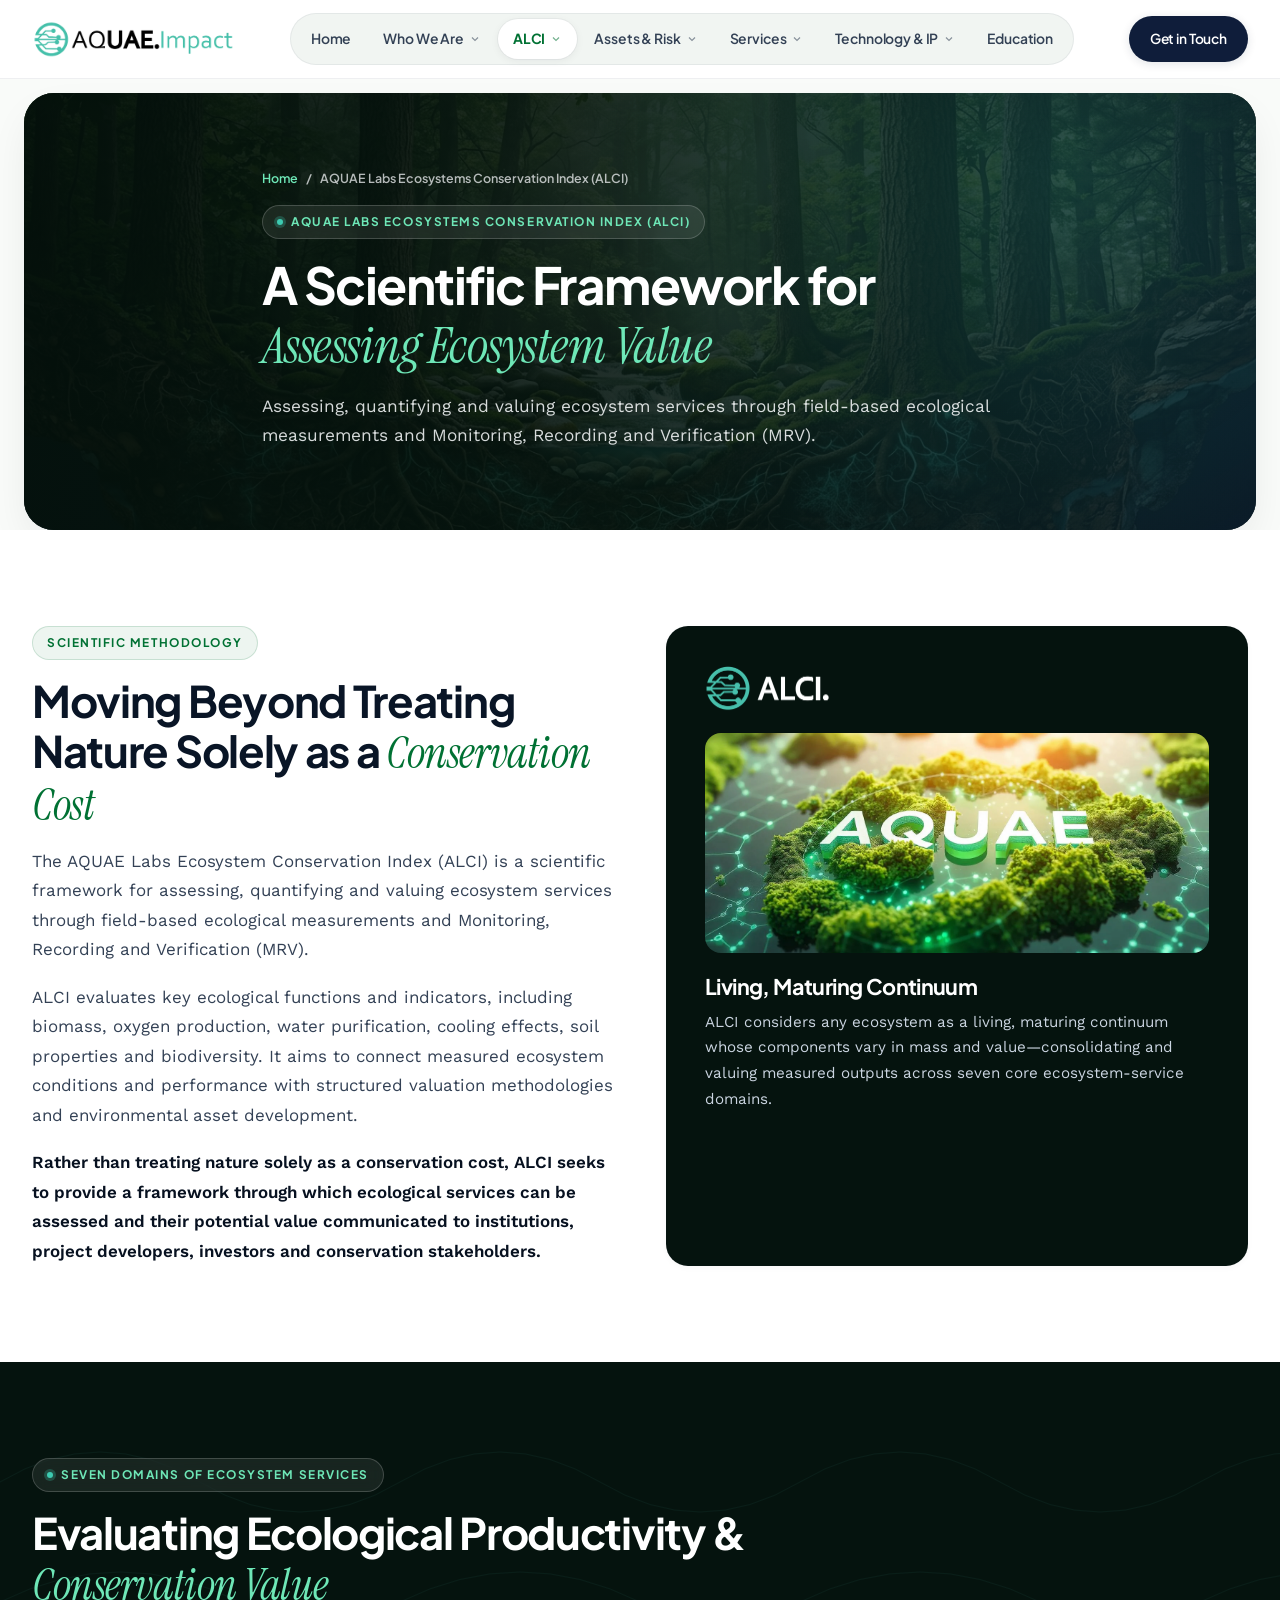
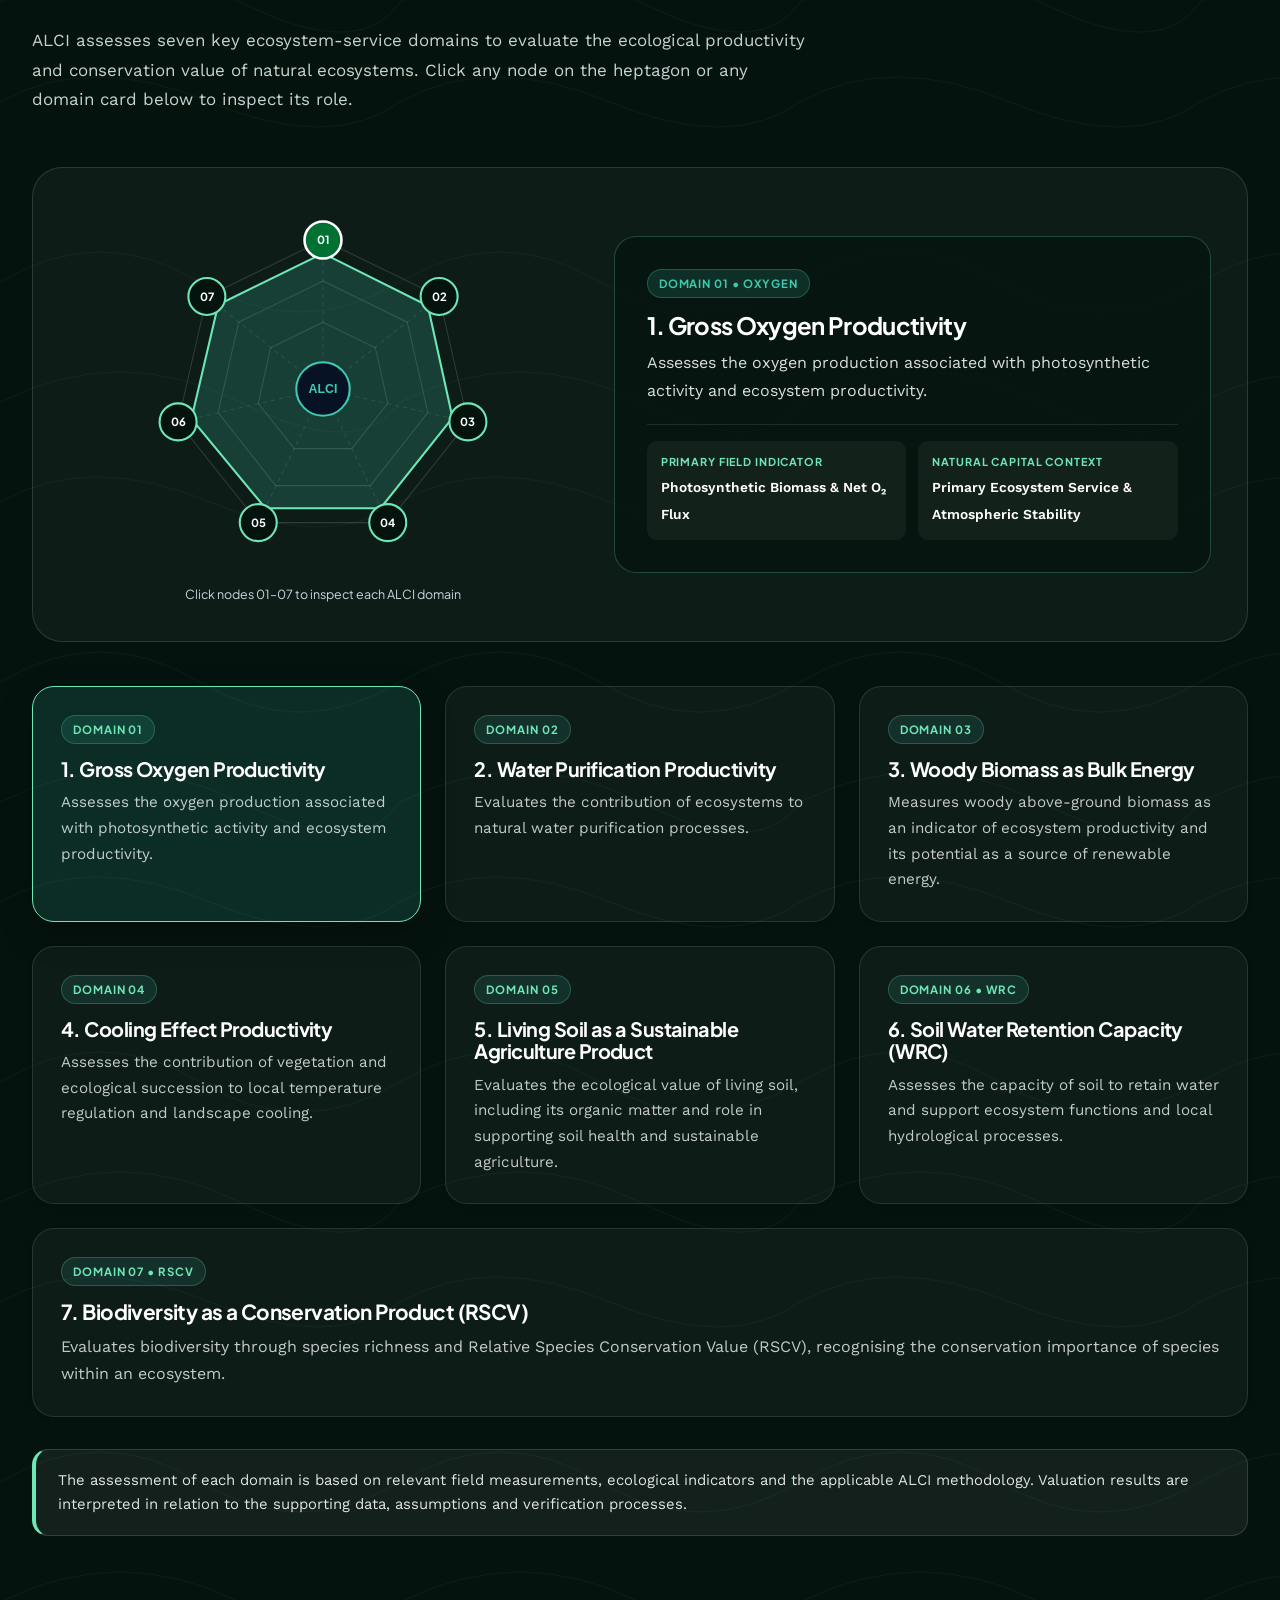
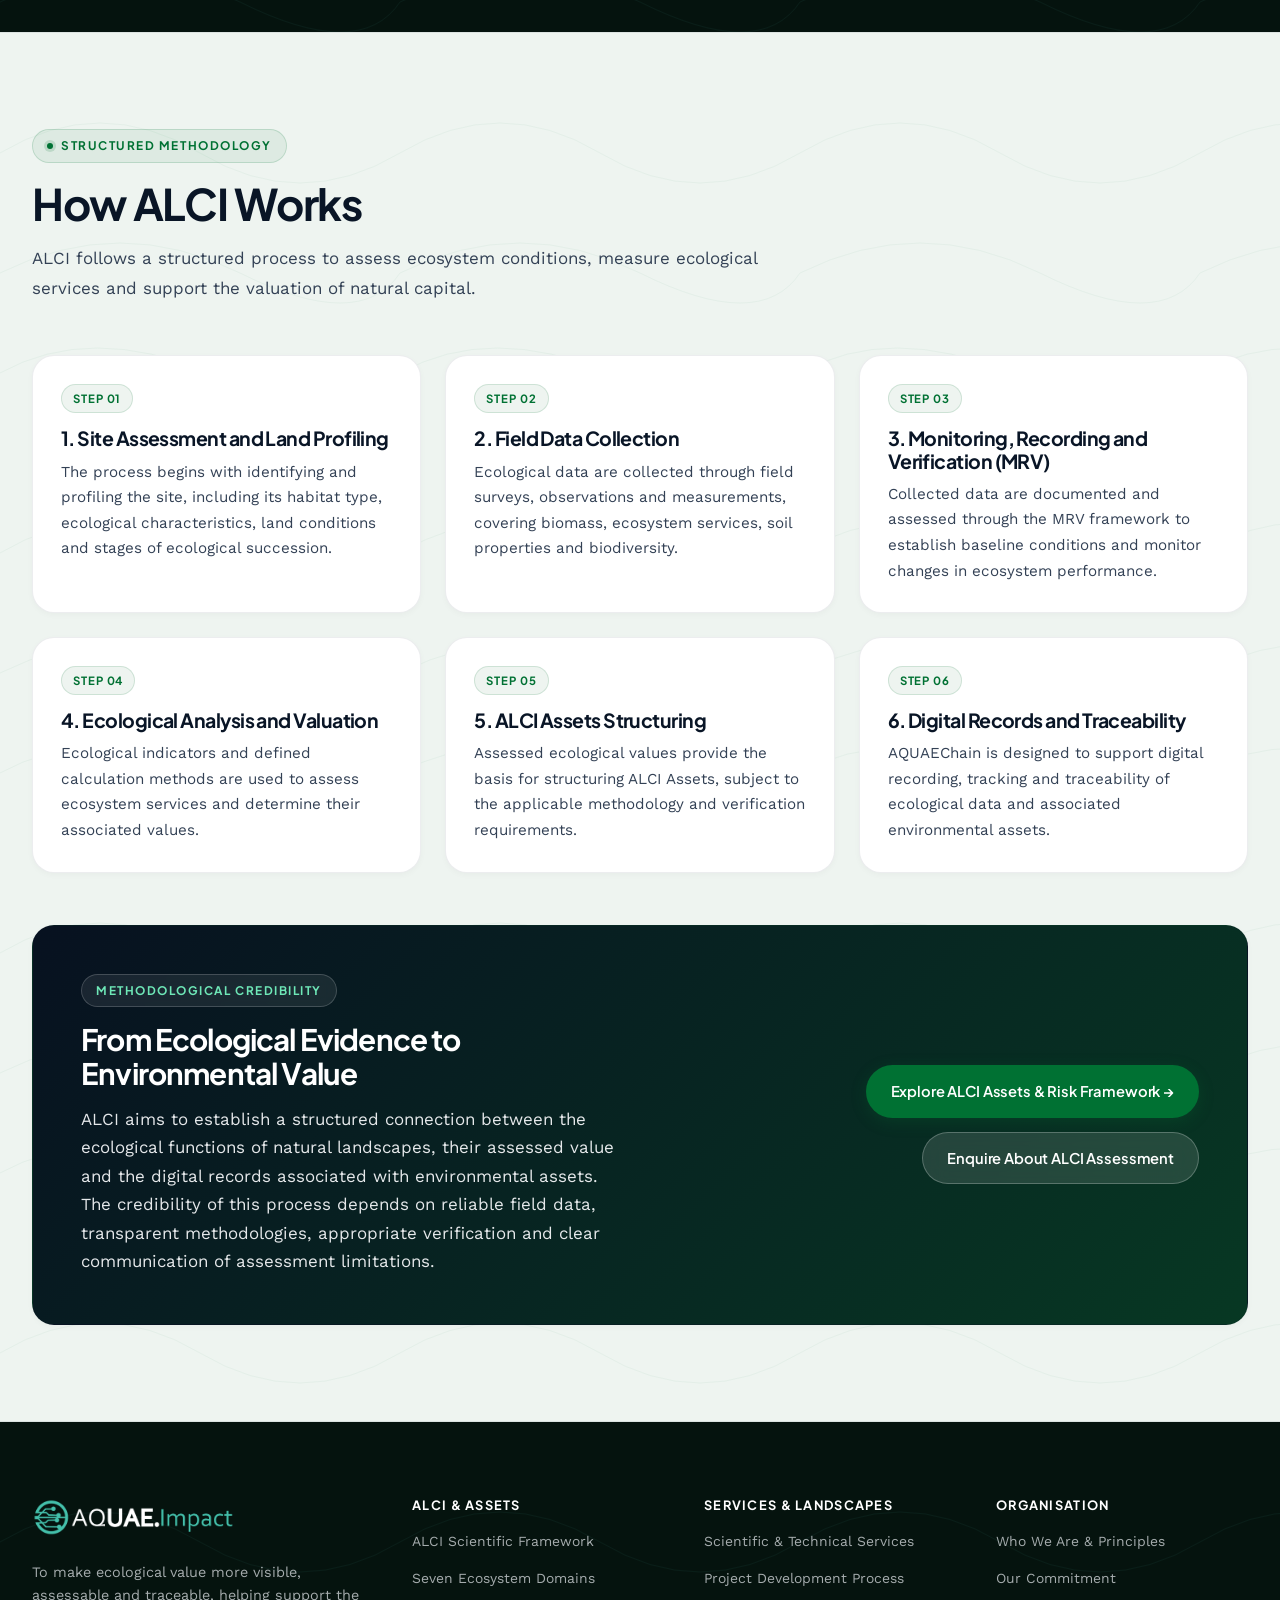
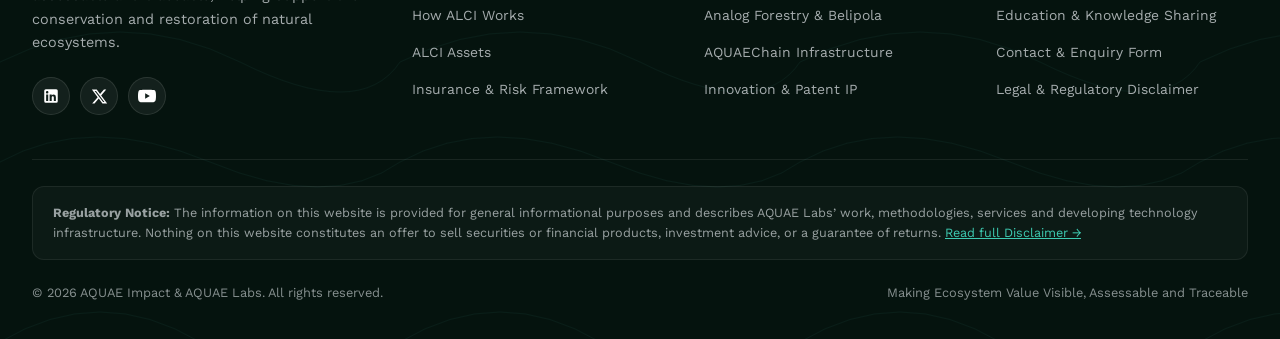
==== commit 74ee50c5: "Feat: Signature Biophilic Telemetry design system, bespoke nature imagery, telemetry ribbon, and ful" ====
--- a/alci.html
+++ b/alci.html
@@ -111,7 +111,7 @@
 
     <!-- Page Hero -->
     <section class="page-hero">
-      <div class="hero-bg-image" style="background-image: url('assets/images/Aqua-image-38-scaled.webp');"></div>
+      <div class="hero-bg-image" style="background-image: url('assets/images/aquae-alci-domains.jpg');"></div>
       <div class="hero-bg-gradient"></div>
       <div class="hero-grid-lines"></div>
       <div class="container page-hero-content">
--- a/styles.css
+++ b/styles.css
@@ -1,32 +1,34 @@
 /* ==========================================================================
-   AQUAE IMPACT & AQUAE LABS — 2026 ARCHITECTURAL & EDITORIAL DESIGN SYSTEM
-   Benchmarked against Watershed, The Landbanking Group, Pachama & Stripe Climate
-   Official Brand Palette:
-   - Deep Navy: #0F1D3A / #182B4F
-   - Botanical Emerald: #007133
-   - Bio-Mint Accent: #3DCAB1
-   - Warm Alabaster & Stone Surfaces: #FAFBF9, #F2F5F3, #FFFFFF
+   AQUAE IMPACT & AQUAE LABS — "BIOPHILIC TELEMETRY" SIGNATURE DESIGN SYSTEM
+   Unique 2026 Identity: Living Rainforest Photography + Topographical Contours
+   + Audit-Grade Natural Capital Telemetry + Effortless Scannability
+   Official Palette:
+   - Deep Botanical Emerald: #007133
+   - Deep Ocean Navy: #0F1D3A / #182B4F
+   - Bio-Luminescent Mint/Teal: #3DCAB1 / #6EE7B7
+   - Organic Alabaster & Stone: #F9FBF9, #EFF4F1, #FFFFFF
    ========================================================================== */
 
 @import url('https://fonts.googleapis.com/css2?family=Instrument+Serif:ital@0;1&family=Plus+Jakarta+Sans:wght@400;500;600;700;800&family=Work+Sans:ital,wght@0,400;0,500;0,600;1,400&display=swap');
 
 :root {
   --color-primary: #007133;
-  --color-primary-light: #008f41;
+  --color-primary-light: #009242;
   --color-primary-dark: #004d22;
   --color-secondary: #0F1D3A;
-  --color-secondary-dark: #091326;
+  --color-secondary-dark: #071120;
   --color-accent: #3DCAB1;
-  --color-accent-soft: rgba(61, 202, 177, 0.14);
-
-  --bg-obsidian: #071510;
-  --bg-canopy: #081c15;
-  --bg-navy: #0B162C;
-  --bg-light: #FAFBF9;
-  --bg-sage: #F1F5F2;
+  --color-mint: #6EE7B7;
+  --color-accent-soft: rgba(61, 202, 177, 0.13);
+
+  --bg-obsidian: #05130E;
+  --bg-canopy: #071D15;
+  --bg-navy: #0A172B;
+  --bg-light: #F9FBF9;
+  --bg-sage: #EEF4F0;
   --bg-white: #FFFFFF;
 
-  --text-dark: #0A1424;
+  --text-dark: #091526;
   --text-body: #334155;
   --text-muted: #64748B;
   --text-light: #F8FAFC;
@@ -34,14 +36,14 @@
 
   --border-light: rgba(15, 29, 58, 0.08);
   --border-medium: rgba(15, 29, 58, 0.14);
-  --border-teal: rgba(61, 202, 177, 0.28);
-  --border-glass: rgba(255, 255, 255, 0.14);
-
-  --shadow-xs: 0 1px 3px rgba(10, 20, 36, 0.04);
-  --shadow-sm: 0 4px 20px -2px rgba(10, 20, 36, 0.05);
-  --shadow-md: 0 16px 40px -8px rgba(10, 20, 36, 0.08);
-  --shadow-lg: 0 28px 64px -12px rgba(10, 20, 36, 0.14);
-  --shadow-dropdown: 0 24px 48px -8px rgba(10, 20, 36, 0.14), 0 0 0 1px rgba(15, 29, 58, 0.06);
+  --border-emerald: rgba(0, 113, 51, 0.22);
+  --border-teal: rgba(61, 202, 177, 0.3);
+
+  --shadow-xs: 0 2px 6px rgba(9, 21, 38, 0.03);
+  --shadow-sm: 0 8px 24px -4px rgba(9, 21, 38, 0.06);
+  --shadow-md: 0 18px 44px -8px rgba(9, 21, 38, 0.09);
+  --shadow-lg: 0 32px 72px -12px rgba(5, 19, 14, 0.16);
+  --shadow-dropdown: 0 24px 54px -8px rgba(9, 21, 38, 0.15), 0 0 0 1px rgba(15, 29, 58, 0.06);
 
   --font-display: 'Plus Jakarta Sans', -apple-system, BlinkMacSystemFont, sans-serif;
   --font-serif: 'Instrument Serif', Georgia, serif;
@@ -50,10 +52,14 @@
 
   --container-max: 1340px;
   --radius-sm: 10px;
-  --radius-md: 14px;
-  --radius-lg: 20px;
-  --radius-xl: 28px;
-  --transition: all 0.28s cubic-bezier(0.16, 1, 0.3, 1);
+  --radius-md: 16px;
+  --radius-lg: 22px;
+  --radius-xl: 30px;
+  --transition: all 0.3s cubic-bezier(0.16, 1, 0.3, 1);
+
+  /* Subtle Topographical Contour SVG Pattern for Unique AQUAE Biophilic Signature */
+  --topo-pattern-light: url("data:image/svg+xml,%3Csvg width='400' height='400' viewBox='0 0 400 400' xmlns='http://www.w3.org/2000/svg'%3E%3Cpath d='M0 120 Q 100 60 200 120 T 400 120 M0 240 Q 120 180 240 240 T 400 240 M0 340 Q 90 290 210 340 T 400 340' fill='none' stroke='%23007133' stroke-width='1' stroke-opacity='0.045'/%3E%3C/svg%3E");
+  --topo-pattern-dark: url("data:image/svg+xml,%3Csvg width='400' height='400' viewBox='0 0 400 400' xmlns='http://www.w3.org/2000/svg'%3E%3Cpath d='M0 120 Q 100 60 200 120 T 400 120 M0 240 Q 120 180 240 240 T 400 240 M0 340 Q 90 290 210 340 T 400 340' fill='none' stroke='%233DCAB1' stroke-width='1' stroke-opacity='0.06'/%3E%3C/svg%3E");
 }
 
 *, *::before, *::after {
@@ -66,6 +72,7 @@
   scroll-behavior: smooth;
   font-size: 16px;
   scroll-padding-top: 96px;
+  overflow-x: clip;
 }
 
 body {
@@ -73,7 +80,7 @@
   color: var(--text-body);
   background-color: var(--bg-light);
   line-height: 1.68;
-  overflow-x: hidden;
+  overflow-x: clip;
   -webkit-font-smoothing: antialiased;
   -moz-osx-font-smoothing: grayscale;
 }
@@ -108,30 +115,50 @@
   padding: 0 32px;
 }
 
+/* Scroll-Triggered Reveal Animations */
+.reveal-item {
+  opacity: 0;
+  transform: translateY(18px);
+  transition: opacity 0.65s cubic-bezier(0.16, 1, 0.3, 1), transform 0.65s cubic-bezier(0.16, 1, 0.3, 1);
+}
+
+.reveal-item.is-visible {
+  opacity: 1;
+  transform: translateY(0);
+}
+
+@media (prefers-reduced-motion: reduce) {
+  .reveal-item {
+    opacity: 1;
+    transform: none;
+    transition: none;
+  }
+}
+
 /* ==========================================================================
-   EDITORIAL TYPOGRAPHY & REFINED ACCENTS (NO TACKY NEON GRADIENTS)
+   EDITORIAL TYPOGRAPHY & REFINED ACCENTS
    ========================================================================== */
 .eyebrow {
   display: inline-flex;
   align-items: center;
   gap: 8px;
   font-family: var(--font-ui);
-  font-size: 0.75rem;
+  font-size: 0.74rem;
   font-weight: 700;
   text-transform: uppercase;
-  letter-spacing: 0.12em;
+  letter-spacing: 0.13em;
   color: var(--color-primary);
   background: rgba(0, 113, 51, 0.07);
-  border: 1px solid rgba(0, 113, 51, 0.15);
+  border: 1px solid rgba(0, 113, 51, 0.16);
   padding: 6px 14px;
   border-radius: 999px;
-  margin-bottom: 18px;
+  margin-bottom: 16px;
 }
 
 .eyebrow.light {
-  color: #A7F3D0;
+  color: var(--color-mint);
   background: rgba(255, 255, 255, 0.08);
-  border-color: rgba(255, 255, 255, 0.16);
+  border-color: rgba(255, 255, 255, 0.18);
   backdrop-filter: blur(8px);
 }
 
@@ -140,18 +167,19 @@
   height: 6px;
   border-radius: 50%;
   background-color: var(--color-primary);
+  box-shadow: 0 0 0 3px rgba(0, 113, 51, 0.15);
 }
 
 .eyebrow.light .eyebrow-dot {
   background-color: var(--color-accent);
-}
-
-/* Editorial Serif Accent instead of artificial neon rainbow gradients */
+  box-shadow: 0 0 0 3px rgba(61, 202, 177, 0.25);
+}
+
 .text-gradient {
   font-family: var(--font-serif);
   font-weight: 400;
   font-style: italic;
-  color: #86EFAC;
+  color: var(--color-mint);
   letter-spacing: -0.01em;
   padding-right: 4px;
 }
@@ -165,8 +193,8 @@
 }
 
 .section-header {
-  max-width: 800px;
-  margin-bottom: 56px;
+  max-width: 780px;
+  margin-bottom: 52px;
 }
 
 .section-header.centered {
@@ -176,10 +204,10 @@
 }
 
 .section-title {
-  font-size: clamp(2.1rem, 3.4vw, 3.15rem);
+  font-size: clamp(2rem, 3.4vw, 3.1rem);
   font-weight: 700;
   color: var(--text-dark);
-  margin-bottom: 18px;
+  margin-bottom: 16px;
   letter-spacing: -0.03em;
 }
 
@@ -188,13 +216,88 @@
 }
 
 .section-lead {
-  font-size: 1.1rem;
+  font-size: 1.06rem;
   color: var(--text-body);
-  line-height: 1.75;
+  line-height: 1.74;
 }
 
 .section-lead.light {
-  color: rgba(241, 245, 249, 0.82);
+  color: rgba(241, 245, 249, 0.84);
+}
+
+/* ==========================================================================
+   "AT-A-GLANCE" TELEMETRY STRIP (ELIMINATES CLUMSY TEXT OVERLOAD)
+   ========================================================================== */
+.telemetry-strip {
+  position: relative;
+  z-index: 5;
+  margin-top: -36px;
+  margin-bottom: 24px;
+}
+
+.telemetry-strip-inner {
+  display: grid;
+  grid-template-columns: repeat(4, 1fr);
+  gap: 16px;
+  background: rgba(255, 255, 255, 0.96);
+  backdrop-filter: blur(20px);
+  border: 1px solid rgba(15, 29, 58, 0.08);
+  border-radius: var(--radius-lg);
+  padding: 22px 26px;
+  box-shadow: var(--shadow-md);
+}
+
+.telemetry-stat-card {
+  display: flex;
+  align-items: flex-start;
+  gap: 14px;
+  padding-right: 12px;
+  border-right: 1px solid var(--border-light);
+}
+
+.telemetry-stat-card:last-child {
+  border-right: none;
+  padding-right: 0;
+}
+
+.telemetry-icon {
+  width: 40px;
+  height: 40px;
+  border-radius: 10px;
+  background: var(--bg-sage);
+  color: var(--color-primary);
+  display: inline-flex;
+  align-items: center;
+  justify-content: center;
+  flex-shrink: 0;
+}
+
+.telemetry-meta span {
+  display: block;
+  font-family: var(--font-ui);
+  font-size: 0.7rem;
+  font-weight: 700;
+  text-transform: uppercase;
+  letter-spacing: 0.09em;
+  color: var(--color-primary);
+  margin-bottom: 2px;
+}
+
+.telemetry-meta strong {
+  display: block;
+  font-family: var(--font-display);
+  font-size: 0.96rem;
+  font-weight: 700;
+  color: var(--text-dark);
+  line-height: 1.3;
+}
+
+.telemetry-meta small {
+  display: block;
+  font-size: 0.78rem;
+  color: var(--text-muted);
+  margin-top: 2px;
+  line-height: 1.35;
 }
 
 /* ==========================================================================
@@ -220,13 +323,13 @@
 .btn-primary {
   background: var(--color-primary);
   color: #FFFFFF;
-  box-shadow: 0 4px 14px rgba(0, 113, 51, 0.22);
+  box-shadow: 0 4px 16px rgba(0, 113, 51, 0.24);
 }
 
 .btn-primary:hover {
   background: var(--color-primary-dark);
-  transform: translateY(-1px);
-  box-shadow: 0 8px 24px rgba(0, 113, 51, 0.28);
+  transform: translateY(-2px);
+  box-shadow: 0 10px 26px rgba(0, 113, 51, 0.32);
 }
 
 .btn-forest {
@@ -237,8 +340,8 @@
 
 .btn-forest:hover {
   background: var(--color-primary);
-  transform: translateY(-1px);
-  box-shadow: 0 8px 24px rgba(0, 113, 51, 0.25);
+  transform: translateY(-2px);
+  box-shadow: 0 10px 24px rgba(0, 113, 51, 0.25);
 }
 
 .btn-glass {
@@ -252,7 +355,7 @@
   background: #FFFFFF;
   color: var(--text-dark);
   border-color: #FFFFFF;
-  transform: translateY(-1px);
+  transform: translateY(-2px);
 }
 
 .btn-outline {
@@ -269,10 +372,10 @@
 }
 
 /* ==========================================================================
-   MODERN CLEAN HEADER & CAPSULE NAVIGATION (ZERO CLUTTER, OFFICIAL LOGO)
+   MODERN CLEAN HEADER & CAPSULE NAVIGATION
    ========================================================================== */
 .top-bar {
-  display: none; /* Hide legacy top bar for clean 2026 architectural header */
+  display: none;
 }
 
 .site-header {
@@ -288,15 +391,15 @@
 
 .site-header.scrolled {
   background: rgba(255, 255, 255, 0.98);
-  box-shadow: 0 8px 30px rgba(10, 20, 36, 0.06);
+  box-shadow: 0 8px 30px rgba(9, 21, 38, 0.06);
 }
 
 .nav-inner {
   display: flex;
   align-items: center;
   justify-content: space-between;
-  height: 80px;
-  gap: 24px;
+  height: 78px;
+  gap: 20px;
 }
 
 .brand-lockup {
@@ -313,13 +416,12 @@
   object-fit: contain;
 }
 
-/* Modern Frosted Capsule Navigation Track */
 .nav-menu {
   display: inline-flex;
   align-items: center;
   justify-content: center;
   gap: 2px;
-  background: #F2F5F3;
+  background: #F1F5F2;
   border: 1px solid rgba(15, 29, 58, 0.06);
   padding: 5px;
   border-radius: 999px;
@@ -334,7 +436,7 @@
 
 .nav-link {
   font-family: var(--font-ui);
-  font-size: 0.875rem;
+  font-size: 0.87rem;
   font-weight: 600;
   color: #334155;
   padding: 8px 15px;
@@ -362,17 +464,16 @@
 
 .nav-link:hover {
   color: var(--text-dark);
-  background: rgba(255, 255, 255, 0.65);
+  background: rgba(255, 255, 255, 0.7);
 }
 
 .nav-link.active {
   color: var(--color-primary);
   background: #FFFFFF;
   font-weight: 700;
-  box-shadow: 0 2px 8px rgba(10, 20, 36, 0.06), 0 0 0 1px rgba(15, 29, 58, 0.04);
-}
-
-/* Clean Floating White Dropdown Popover */
+  box-shadow: 0 2px 8px rgba(9, 21, 38, 0.06), 0 0 0 1px rgba(15, 29, 58, 0.04);
+}
+
 .nav-dropdown {
   position: absolute;
   top: calc(100% + 12px);
@@ -411,14 +512,14 @@
   padding: 11px 14px;
   border-radius: 12px;
   color: var(--text-dark);
-  font-size: 0.875rem;
+  font-size: 0.87rem;
   font-weight: 600;
   white-space: nowrap;
   transition: background 0.18s ease, color 0.18s ease;
 }
 
 .nav-dropdown a span {
-  font-size: 0.76rem;
+  font-size: 0.75rem;
   color: var(--text-muted);
   font-weight: 400;
   margin-top: 2px;
@@ -458,12 +559,19 @@
   background: var(--bg-sage);
   border: 1px solid var(--border-light);
   color: var(--text-dark);
-  width: 42px;
-  height: 42px;
+  width: 44px;
+  height: 44px;
   border-radius: 999px;
   cursor: pointer;
   align-items: center;
   justify-content: center;
+  transition: var(--transition);
+}
+
+.mobile-toggle.active {
+  background: var(--color-primary);
+  color: #FFFFFF;
+  border-color: var(--color-primary);
 }
 
 /* ==========================================================================
@@ -471,12 +579,12 @@
    ========================================================================== */
 .hero-home {
   position: relative;
-  margin: 16px 24px 0;
+  margin: 14px 24px 0;
   border-radius: var(--radius-xl);
-  min-height: calc(90vh - 96px);
-  display: flex;
-  align-items: center;
-  padding: 76px 0;
+  min-height: calc(88vh - 92px);
+  display: flex;
+  align-items: center;
+  padding: 72px 0 84px;
   background-color: var(--bg-obsidian);
   color: var(--bg-white);
   overflow: hidden;
@@ -488,45 +596,51 @@
   inset: 0;
   background-size: cover;
   background-position: center;
-  opacity: 0.52;
+  opacity: 0.62;
   transform: scale(1.02);
+  transition: transform 10s ease;
+}
+
+.hero-home:hover .hero-bg-image {
+  transform: scale(1.05);
 }
 
 .hero-bg-gradient {
   position: absolute;
   inset: 0;
   background:
-    linear-gradient(105deg, rgba(6, 20, 15, 0.92) 0%, rgba(8, 25, 20, 0.78) 52%, rgba(9, 19, 38, 0.72) 100%);
+    radial-gradient(circle at 85% 20%, rgba(61, 202, 177, 0.18) 0%, transparent 45%),
+    linear-gradient(102deg, rgba(4, 16, 11, 0.92) 0%, rgba(6, 22, 16, 0.78) 54%, rgba(8, 19, 36, 0.68) 100%);
 }
 
 .hero-grid-lines {
-  display: none; /* Removed artificial cyber-grid overlay */
+  display: none;
 }
 
 .hero-home-grid {
   position: relative;
   z-index: 2;
   display: grid;
-  grid-template-columns: 1.18fr 0.82fr;
-  gap: 56px;
+  grid-template-columns: 1.16fr 0.84fr;
+  gap: 52px;
   align-items: center;
 }
 
 .hero-title {
-  font-size: clamp(2.75rem, 4.6vw, 4.25rem);
+  font-size: clamp(2.55rem, 4.5vw, 4.2rem);
   font-weight: 700;
   color: #FFFFFF;
   line-height: 1.06;
   letter-spacing: -0.035em;
-  margin-bottom: 24px;
+  margin-bottom: 22px;
 }
 
 .hero-lead {
-  font-size: 1.08rem;
-  color: rgba(248, 250, 252, 0.86);
-  margin-bottom: 16px;
-  line-height: 1.72;
-  max-width: 640px;
+  font-size: 1.05rem;
+  color: rgba(248, 250, 252, 0.88);
+  margin-bottom: 14px;
+  line-height: 1.7;
+  max-width: 630px;
 }
 
 .hero-lead strong {
@@ -538,14 +652,15 @@
   display: flex;
   flex-wrap: wrap;
   gap: 12px;
-  margin: 30px 0 34px;
+  margin: 26px 0 30px;
 }
 
 .purpose-glass-box {
-  background: rgba(255, 255, 255, 0.08);
-  border: 1px solid rgba(255, 255, 255, 0.16);
+  background: rgba(5, 19, 14, 0.62);
+  border: 1px solid rgba(110, 231, 183, 0.28);
+  border-left: 4px solid var(--color-accent);
   border-radius: var(--radius-md);
-  padding: 20px 24px;
+  padding: 18px 22px;
   backdrop-filter: blur(16px);
   max-width: 620px;
 }
@@ -553,28 +668,28 @@
 .purpose-glass-box span {
   display: block;
   font-family: var(--font-ui);
-  font-size: 0.72rem;
+  font-size: 0.7rem;
   font-weight: 700;
   text-transform: uppercase;
   letter-spacing: 0.14em;
-  color: #86EFAC;
-  margin-bottom: 6px;
+  color: var(--color-mint);
+  margin-bottom: 5px;
 }
 
 .purpose-glass-box p {
-  font-size: 0.98rem;
+  font-size: 0.96rem;
   color: #FFFFFF;
   font-weight: 400;
-  line-height: 1.6;
+  line-height: 1.58;
   margin: 0;
 }
 
 /* Subpage Framed Hero Banner */
 .page-hero {
   position: relative;
-  margin: 16px 24px 0;
+  margin: 14px 24px 0;
   border-radius: var(--radius-xl);
-  padding: 76px 0 68px;
+  padding: 72px 0 80px;
   background-color: var(--bg-obsidian);
   color: var(--bg-white);
   overflow: hidden;
@@ -582,28 +697,29 @@
 }
 
 .page-hero .hero-bg-image {
-  opacity: 0.42;
+  opacity: 0.54;
 }
 
 .page-hero-content {
   position: relative;
   z-index: 2;
-  max-width: 840px;
+  max-width: 820px;
 }
 
 .breadcrumb {
   display: inline-flex;
   align-items: center;
+  flex-wrap: wrap;
   gap: 8px;
   font-family: var(--font-ui);
-  font-size: 0.8rem;
-  font-weight: 500;
-  color: rgba(248, 250, 252, 0.7);
-  margin-bottom: 18px;
+  font-size: 0.78rem;
+  font-weight: 600;
+  color: rgba(248, 250, 252, 0.72);
+  margin-bottom: 16px;
 }
 
 .breadcrumb a {
-  color: #86EFAC;
+  color: var(--color-mint);
 }
 
 .breadcrumb a:hover {
@@ -611,30 +727,30 @@
 }
 
 .page-hero h1 {
-  font-size: clamp(2.35rem, 4vw, 3.5rem);
+  font-size: clamp(2.2rem, 4vw, 3.45rem);
   font-weight: 700;
   color: #FFFFFF;
   letter-spacing: -0.03em;
-  margin-bottom: 18px;
+  margin-bottom: 16px;
 }
 
 .page-hero p {
-  font-size: 1.12rem;
-  color: rgba(248, 250, 252, 0.84);
-  line-height: 1.72;
+  font-size: 1.08rem;
+  color: rgba(248, 250, 252, 0.86);
+  line-height: 1.7;
 }
 
 /* ==========================================================================
    ARCHITECTURAL GLASS DIRECTORY & CARDS
    ========================================================================== */
 .glass-panel {
-  background: rgba(255, 255, 255, 0.08);
+  background: rgba(6, 20, 15, 0.68);
   border: 1px solid rgba(255, 255, 255, 0.18);
   border-radius: var(--radius-lg);
-  padding: 30px;
+  padding: 28px;
   backdrop-filter: blur(24px);
   -webkit-backdrop-filter: blur(24px);
-  box-shadow: 0 24px 60px rgba(0, 0, 0, 0.28);
+  box-shadow: 0 24px 60px rgba(0, 0, 0, 0.32);
 }
 
 .portal-list {
@@ -647,14 +763,14 @@
   display: flex;
   align-items: center;
   justify-content: space-between;
-  gap: 14px;
-  padding: 12px 16px;
+  gap: 12px;
+  padding: 12px 15px;
   border-radius: 12px;
   background: rgba(255, 255, 255, 0.06);
   border: 1px solid rgba(255, 255, 255, 0.1);
   color: #FFFFFF;
   font-weight: 500;
-  font-size: 0.9rem;
+  font-size: 0.88rem;
   transition: var(--transition);
 }
 
@@ -668,65 +784,72 @@
 .portal-link-left {
   display: flex;
   align-items: center;
-  gap: 12px;
+  gap: 11px;
 }
 
 .portal-num {
   font-family: var(--font-ui);
-  font-size: 0.74rem;
-  font-weight: 700;
-  color: #86EFAC;
-  opacity: 0.85;
-  min-width: 22px;
+  font-size: 0.72rem;
+  font-weight: 800;
+  color: var(--color-mint);
+  background: rgba(61, 202, 177, 0.16);
+  padding: 3px 7px;
+  border-radius: 6px;
+  min-width: 26px;
+  text-align: center;
 }
 
 .portal-link-item:hover .portal-num {
-  color: var(--color-primary);
-  opacity: 1;
+  color: #FFFFFF;
+  background: var(--color-primary);
 }
 
 /* ==========================================================================
-   SECTIONS, GRIDS & BENTO CARDS ACROSS PAGES
+   SECTIONS, TOPOGRAPHICAL BACKGROUNDS & BENTO GRIDS
    ========================================================================== */
 .section {
-  padding: 108px 0;
+  padding: 96px 0;
+  position: relative;
 }
 
 .section-white {
-  background: var(--bg-white);
+  background-color: var(--bg-white);
 }
 
 .section-light {
-  background: var(--bg-light);
+  background-color: var(--bg-light);
+  background-image: var(--topo-pattern-light);
 }
 
 .section-sage {
-  background: var(--bg-sage);
+  background-color: var(--bg-sage);
+  background-image: var(--topo-pattern-light);
   border-top: 1px solid var(--border-light);
   border-bottom: 1px solid var(--border-light);
 }
 
 .section-dark {
-  background: var(--bg-obsidian);
+  background-color: var(--bg-obsidian);
+  background-image: var(--topo-pattern-dark);
   color: var(--bg-white);
 }
 
 .section-canopy {
-  background: var(--bg-canopy);
+  background: linear-gradient(160deg, #051610 0%, #09241A 55%, #0A192D 100%);
   color: var(--bg-white);
 }
 
 .grid-2 {
   display: grid;
   grid-template-columns: repeat(2, 1fr);
-  gap: 56px;
+  gap: 52px;
   align-items: center;
 }
 
 .grid-2-start {
   display: grid;
   grid-template-columns: repeat(2, 1fr);
-  gap: 48px;
+  gap: 44px;
   align-items: start;
 }
 
@@ -739,13 +862,58 @@
 .grid-4 {
   display: grid;
   grid-template-columns: repeat(4, 1fr);
-  gap: 22px;
+  gap: 20px;
 }
 
 .grid-5 {
   display: grid;
   grid-template-columns: repeat(5, 1fr);
   gap: 18px;
+}
+
+/* Visual Showcase Frame */
+.visual-showcase-frame {
+  position: relative;
+  border-radius: var(--radius-xl);
+  overflow: hidden;
+  border: 1px solid var(--border-light);
+  box-shadow: var(--shadow-md);
+  background: var(--bg-obsidian);
+}
+
+.visual-showcase-frame img {
+  width: 100%;
+  height: 100%;
+  object-fit: cover;
+  display: block;
+}
+
+.visual-caption-overlay {
+  position: absolute;
+  bottom: 16px;
+  left: 16px;
+  right: 16px;
+  background: rgba(5, 19, 14, 0.82);
+  backdrop-filter: blur(14px);
+  border: 1px solid rgba(255, 255, 255, 0.14);
+  border-radius: 14px;
+  padding: 14px 18px;
+  color: #FFFFFF;
+  display: flex;
+  align-items: center;
+  justify-content: space-between;
+  gap: 12px;
+}
+
+.visual-caption-overlay strong {
+  display: block;
+  font-size: 0.9rem;
+  color: #FFFFFF;
+}
+
+.visual-caption-overlay span {
+  font-size: 0.78rem;
+  color: rgba(241, 245, 249, 0.75);
 }
 
 /* Explore Our Work 6 Photo Portal Cards */
@@ -762,14 +930,14 @@
 }
 
 .work-portal-card:hover {
-  transform: translateY(-4px);
+  transform: translateY(-5px);
   box-shadow: var(--shadow-md);
-  border-color: rgba(0, 113, 51, 0.28);
+  border-color: var(--border-emerald);
 }
 
 .work-portal-thumb {
   position: relative;
-  height: 220px;
+  height: 224px;
   overflow: hidden;
 }
 
@@ -777,30 +945,32 @@
   width: 100%;
   height: 100%;
   object-fit: cover;
-  transition: transform 0.6s cubic-bezier(0.16, 1, 0.3, 1);
+  transition: transform 0.65s cubic-bezier(0.16, 1, 0.3, 1);
 }
 
 .work-portal-card:hover .work-portal-thumb img {
-  transform: scale(1.04);
+  transform: scale(1.05);
 }
 
 .work-portal-tag {
   position: absolute;
   top: 14px;
   left: 14px;
-  background: rgba(255, 255, 255, 0.92);
-  color: var(--text-dark);
-  backdrop-filter: blur(8px);
+  background: rgba(5, 19, 14, 0.82);
+  color: var(--color-mint);
+  border: 1px solid rgba(255, 255, 255, 0.16);
+  backdrop-filter: blur(10px);
   padding: 5px 12px;
   border-radius: 99px;
   font-family: var(--font-ui);
-  font-size: 0.72rem;
+  font-size: 0.71rem;
   font-weight: 700;
-  letter-spacing: 0.04em;
+  letter-spacing: 0.05em;
+  text-transform: uppercase;
 }
 
 .work-portal-body {
-  padding: 28px;
+  padding: 26px;
   display: flex;
   flex-direction: column;
   flex-grow: 1;
@@ -808,17 +978,17 @@
 }
 
 .work-portal-body h3 {
-  font-size: 1.24rem;
+  font-size: 1.2rem;
   color: var(--text-dark);
   margin-bottom: 10px;
   letter-spacing: -0.02em;
 }
 
 .work-portal-body p {
-  font-size: 0.94rem;
+  font-size: 0.92rem;
   color: var(--text-body);
-  margin-bottom: 22px;
-  line-height: 1.65;
+  margin-bottom: 20px;
+  line-height: 1.64;
 }
 
 .card-link-arrow {
@@ -826,7 +996,7 @@
   align-items: center;
   gap: 7px;
   font-family: var(--font-ui);
-  font-size: 0.88rem;
+  font-size: 0.87rem;
   font-weight: 700;
   color: var(--color-primary);
 }
@@ -838,35 +1008,36 @@
 
 /* Editorial Quote Feature Card (Dr. Ranil Senanayake) */
 .quote-feature-card {
-  background: var(--bg-obsidian);
+  background: linear-gradient(145deg, #061A12 0%, #0B251B 60%, #0A192D 100%);
   color: var(--bg-white);
   border-radius: var(--radius-xl);
-  padding: 48px;
+  padding: 44px;
   position: relative;
   overflow: hidden;
   box-shadow: var(--shadow-md);
+  border: 1px solid rgba(110, 231, 183, 0.2);
 }
 
 .quote-feature-card::before {
   content: '“';
   position: absolute;
-  top: -10px;
-  right: 28px;
+  top: -12px;
+  right: 24px;
   font-family: var(--font-serif);
   font-size: 11rem;
   line-height: 1;
-  color: rgba(255, 255, 255, 0.06);
+  color: rgba(110, 231, 183, 0.08);
   pointer-events: none;
 }
 
 .quote-text {
   font-family: var(--font-serif);
-  font-size: 1.55rem;
+  font-size: 1.5rem;
   font-weight: 400;
   font-style: italic;
-  line-height: 1.55;
+  line-height: 1.56;
   color: #FFFFFF;
-  margin-bottom: 32px;
+  margin-bottom: 28px;
   position: relative;
   z-index: 1;
 }
@@ -876,28 +1047,28 @@
   align-items: center;
   gap: 16px;
   border-top: 1px solid rgba(255, 255, 255, 0.12);
-  padding-top: 22px;
+  padding-top: 20px;
 }
 
 .quote-author-avatar {
-  width: 64px;
-  height: 64px;
+  width: 62px;
+  height: 62px;
   border-radius: 50%;
   object-fit: cover;
-  border: 2px solid rgba(255, 255, 255, 0.25);
+  border: 2px solid var(--color-accent);
   flex-shrink: 0;
 }
 
 .quote-author-info h4 {
   color: #FFFFFF;
-  font-size: 1.08rem;
+  font-size: 1.06rem;
   font-weight: 600;
   margin-bottom: 3px;
 }
 
 .quote-author-info p {
-  color: #86EFAC;
-  font-size: 0.84rem;
+  color: var(--color-mint);
+  font-size: 0.82rem;
   font-family: var(--font-ui);
   font-weight: 500;
   margin: 0;
@@ -908,27 +1079,28 @@
   background: var(--bg-white);
   border: 1px solid var(--border-light);
   border-radius: var(--radius-lg);
-  padding: 32px;
+  padding: 28px;
   box-shadow: var(--shadow-xs);
   transition: var(--transition);
   height: 100%;
+  position: relative;
 }
 
 .surface-card:hover {
-  transform: translateY(-2px);
+  transform: translateY(-3px);
   box-shadow: var(--shadow-sm);
-  border-color: rgba(0, 113, 51, 0.24);
+  border-color: var(--border-emerald);
 }
 
 .surface-card.dark {
   background: rgba(255, 255, 255, 0.04);
-  border-color: rgba(255, 255, 255, 0.1);
+  border-color: rgba(255, 255, 255, 0.11);
   color: var(--bg-white);
 }
 
 .surface-card.dark:hover {
-  background: rgba(255, 255, 255, 0.07);
-  border-color: rgba(134, 239, 172, 0.4);
+  background: rgba(255, 255, 255, 0.075);
+  border-color: rgba(110, 231, 183, 0.42);
 }
 
 .surface-card.dark h3,
@@ -937,24 +1109,24 @@
 }
 
 .surface-card.dark p {
-  color: rgba(241, 245, 249, 0.78);
+  color: rgba(241, 245, 249, 0.8);
 }
 
 .card-icon {
-  width: 46px;
-  height: 46px;
+  width: 44px;
+  height: 44px;
   border-radius: 12px;
   background: var(--bg-sage);
   color: var(--color-primary);
   display: inline-flex;
   align-items: center;
   justify-content: center;
-  margin-bottom: 20px;
+  margin-bottom: 18px;
 }
 
 .surface-card.dark .card-icon {
-  background: rgba(255, 255, 255, 0.08);
-  color: #86EFAC;
+  background: rgba(61, 202, 177, 0.14);
+  color: var(--color-mint);
 }
 
 .step-badge {
@@ -962,20 +1134,22 @@
   align-items: center;
   gap: 6px;
   font-family: var(--font-ui);
-  font-size: 0.72rem;
+  font-size: 0.71rem;
   font-weight: 700;
   text-transform: uppercase;
   letter-spacing: 0.08em;
   color: var(--color-primary);
   background: var(--bg-sage);
-  padding: 5px 11px;
-  border-radius: 6px;
+  border: 1px solid rgba(0, 113, 51, 0.14);
+  padding: 4px 11px;
+  border-radius: 99px;
   margin-bottom: 14px;
 }
 
 .surface-card.dark .step-badge {
-  color: #86EFAC;
-  background: rgba(255, 255, 255, 0.08);
+  color: var(--color-mint);
+  background: rgba(61, 202, 177, 0.12);
+  border-color: rgba(110, 231, 183, 0.24);
 }
 
 /* ==========================================================================
@@ -984,12 +1158,12 @@
 .alci-interactive-console {
   display: grid;
   grid-template-columns: 0.92fr 1.08fr;
-  gap: 40px;
+  gap: 36px;
   background: rgba(255, 255, 255, 0.04);
   border: 1px solid rgba(255, 255, 255, 0.12);
   border-radius: var(--radius-xl);
-  padding: 40px;
-  margin-bottom: 48px;
+  padding: 36px;
+  margin-bottom: 44px;
   align-items: center;
 }
 
@@ -1002,7 +1176,7 @@
 
 .heptagon-svg {
   width: 100%;
-  max-width: 380px;
+  max-width: 370px;
   height: auto;
   overflow: visible;
 }
@@ -1020,8 +1194,8 @@
 }
 
 .heptagon-polygon {
-  fill: rgba(61, 202, 177, 0.18);
-  stroke: #86EFAC;
+  fill: rgba(61, 202, 177, 0.2);
+  stroke: var(--color-mint);
   stroke-width: 2;
   transition: var(--transition);
 }
@@ -1032,7 +1206,7 @@
 
 .heptagon-node circle.node-outer {
   fill: var(--bg-obsidian);
-  stroke: #86EFAC;
+  stroke: var(--color-mint);
   stroke-width: 2;
   transition: var(--transition);
 }
@@ -1055,53 +1229,53 @@
 }
 
 .domain-inspector-panel {
-  background: rgba(255, 255, 255, 0.05);
-  border: 1px solid rgba(255, 255, 255, 0.12);
+  background: rgba(5, 19, 14, 0.75);
+  border: 1px solid rgba(110, 231, 183, 0.25);
   border-radius: var(--radius-lg);
-  padding: 36px;
+  padding: 32px;
 }
 
 .domain-inspector-panel h3 {
   color: var(--bg-white);
-  font-size: 1.55rem;
-  margin-bottom: 12px;
+  font-size: 1.5rem;
+  margin-bottom: 10px;
 }
 
 .domain-inspector-panel p {
-  color: rgba(248, 250, 252, 0.86);
-  font-size: 1.02rem;
-  line-height: 1.72;
-  margin-bottom: 22px;
+  color: rgba(248, 250, 252, 0.88);
+  font-size: 1rem;
+  line-height: 1.7;
+  margin-bottom: 20px;
 }
 
 .inspector-meta-grid {
   display: grid;
   grid-template-columns: 1fr 1fr;
-  gap: 14px;
-  padding-top: 18px;
+  gap: 12px;
+  padding-top: 16px;
   border-top: 1px solid rgba(255, 255, 255, 0.1);
 }
 
 .inspector-meta-box {
-  background: rgba(255, 255, 255, 0.04);
+  background: rgba(255, 255, 255, 0.05);
   border-radius: 10px;
-  padding: 12px 15px;
+  padding: 12px 14px;
 }
 
 .inspector-meta-box span {
   display: block;
   font-family: var(--font-ui);
-  font-size: 0.7rem;
+  font-size: 0.68rem;
   text-transform: uppercase;
   letter-spacing: 0.08em;
-  color: #86EFAC;
+  color: var(--color-mint);
   font-weight: 700;
-  margin-bottom: 4px;
+  margin-bottom: 3px;
 }
 
 .inspector-meta-box strong {
   color: var(--bg-white);
-  font-size: 0.88rem;
+  font-size: 0.86rem;
   font-weight: 600;
 }
 
@@ -1110,8 +1284,9 @@
 }
 
 .domain-interactive-card.active {
-  background: rgba(255, 255, 255, 0.1) !important;
-  border-color: #86EFAC !important;
+  background: rgba(61, 202, 177, 0.14) !important;
+  border-color: var(--color-mint) !important;
+  box-shadow: 0 12px 32px rgba(0, 0, 0, 0.25);
 }
 
 /* ==========================================================================
@@ -1122,23 +1297,23 @@
   border: 1px solid rgba(0, 113, 51, 0.18);
   border-left: 4px solid var(--color-primary);
   color: var(--text-dark);
-  padding: 20px 24px;
+  padding: 18px 22px;
   border-radius: var(--radius-md);
-  font-size: 0.94rem;
-  line-height: 1.68;
+  font-size: 0.93rem;
+  line-height: 1.66;
 }
 
 .regulatory-callout.dark-callout {
   background: rgba(255, 255, 255, 0.06);
   border: 1px solid rgba(255, 255, 255, 0.14);
-  border-left: 4px solid #86EFAC;
+  border-left: 4px solid var(--color-mint);
   color: rgba(248, 250, 252, 0.9);
 }
 
 .check-list {
   display: grid;
   gap: 10px;
-  margin: 20px 0;
+  margin: 18px 0;
 }
 
 .check-list li {
@@ -1146,12 +1321,12 @@
   align-items: flex-start;
   gap: 12px;
   background: var(--bg-white);
-  padding: 14px 18px;
+  padding: 13px 16px;
   border-radius: 12px;
   border: 1px solid var(--border-light);
   font-weight: 500;
   color: var(--text-dark);
-  font-size: 0.95rem;
+  font-size: 0.93rem;
 }
 
 .check-list li svg {
@@ -1164,29 +1339,30 @@
   background: var(--bg-white);
   border: 1px solid var(--border-light);
   border-radius: var(--radius-lg);
-  padding: 30px 24px;
+  padding: 28px 22px;
   text-align: center;
   box-shadow: var(--shadow-xs);
   transition: var(--transition);
 }
 
 .leader-card:hover {
-  transform: translateY(-3px);
+  transform: translateY(-4px);
   box-shadow: var(--shadow-sm);
+  border-color: var(--border-emerald);
 }
 
 .leader-card img {
-  width: 88px;
-  height: 88px;
+  width: 86px;
+  height: 86px;
   border-radius: 50%;
   object-fit: cover;
-  margin: 0 auto 16px;
+  margin: 0 auto 14px;
   background: var(--bg-sage);
-  border: 2px solid var(--border-light);
+  border: 2px solid var(--color-primary);
 }
 
 .leader-card h4 {
-  font-size: 1.08rem;
+  font-size: 1.06rem;
   color: var(--text-dark);
   margin-bottom: 4px;
 }
@@ -1194,16 +1370,16 @@
 .leader-card span {
   display: block;
   font-family: var(--font-ui);
-  font-size: 0.74rem;
+  font-size: 0.72rem;
   font-weight: 700;
   color: var(--color-primary);
   text-transform: uppercase;
   letter-spacing: 0.06em;
-  margin-bottom: 10px;
+  margin-bottom: 8px;
 }
 
 .leader-card p {
-  font-size: 0.875rem;
+  font-size: 0.86rem;
   color: var(--text-muted);
   margin: 0;
 }
@@ -1214,26 +1390,29 @@
 .contact-layout {
   display: grid;
   grid-template-columns: 0.82fr 1.18fr;
-  gap: 48px;
+  gap: 44px;
   align-items: start;
 }
 
 .contact-sidebar {
   background: var(--bg-obsidian);
+  background-image: var(--topo-pattern-dark);
   color: var(--bg-white);
   border-radius: var(--radius-xl);
-  padding: 42px;
+  padding: 38px;
+  border: 1px solid rgba(110, 231, 183, 0.2);
 }
 
 .contact-sidebar h3 {
   color: var(--bg-white);
-  font-size: 1.75rem;
-  margin-bottom: 14px;
+  font-size: 1.65rem;
+  margin-bottom: 12px;
 }
 
 .contact-sidebar p {
-  color: rgba(241, 245, 249, 0.78);
-  margin-bottom: 22px;
+  color: rgba(241, 245, 249, 0.8);
+  margin-bottom: 20px;
+  font-size: 0.94rem;
 }
 
 .enquiry-tags-cloud {
@@ -1244,7 +1423,7 @@
 
 .enquiry-tag-btn {
   font-family: var(--font-ui);
-  font-size: 0.78rem;
+  font-size: 0.77rem;
   font-weight: 500;
   padding: 7px 13px;
   border-radius: 99px;
@@ -1253,32 +1432,35 @@
   color: var(--text-light);
   cursor: pointer;
   transition: var(--transition);
-}
-
-.enquiry-tag-btn:hover {
-  background: #FFFFFF;
-  border-color: #FFFFFF;
-  color: var(--text-dark);
+  text-align: left;
+}
+
+.enquiry-tag-btn:hover,
+.enquiry-tag-btn.active {
+  background: var(--color-mint);
+  border-color: var(--color-mint);
+  color: var(--bg-obsidian);
+  font-weight: 700;
 }
 
 .form-card {
   background: var(--bg-white);
   border: 1px solid var(--border-light);
   border-radius: var(--radius-xl);
-  padding: 48px;
+  padding: 44px;
   box-shadow: var(--shadow-sm);
 }
 
 .form-grid {
   display: grid;
   grid-template-columns: 1fr 1fr;
-  gap: 20px;
+  gap: 18px;
 }
 
 .form-group {
   display: flex;
   flex-direction: column;
-  gap: 7px;
+  gap: 6px;
 }
 
 .form-group.full {
@@ -1287,7 +1469,7 @@
 
 .form-label {
   font-family: var(--font-ui);
-  font-size: 0.86rem;
+  font-size: 0.85rem;
   font-weight: 600;
   color: var(--text-dark);
 }
@@ -1299,7 +1481,7 @@
 
 .form-control {
   font-family: var(--font-sans);
-  font-size: 0.94rem;
+  font-size: 0.95rem;
   color: var(--text-dark);
   background: var(--bg-light);
   border: 1px solid var(--border-medium);
@@ -1313,18 +1495,18 @@
   outline: none;
   border-color: var(--color-primary);
   background: var(--bg-white);
-  box-shadow: 0 0 0 3px rgba(0, 113, 51, 0.1);
+  box-shadow: 0 0 0 3px rgba(0, 113, 51, 0.12);
 }
 
 textarea.form-control {
-  min-height: 130px;
+  min-height: 126px;
   resize: vertical;
 }
 
 .radio-group {
   display: flex;
   flex-wrap: wrap;
-  gap: 12px;
+  gap: 10px;
 }
 
 .radio-pill {
@@ -1333,11 +1515,11 @@
   gap: 8px;
   background: var(--bg-light);
   border: 1px solid var(--border-medium);
-  padding: 9px 16px;
+  padding: 9px 15px;
   border-radius: 8px;
   cursor: pointer;
   font-weight: 500;
-  font-size: 0.9rem;
+  font-size: 0.88rem;
   color: var(--text-dark);
 }
 
@@ -1352,10 +1534,10 @@
   align-items: flex-start;
   gap: 12px;
   background: var(--bg-light);
-  padding: 15px;
+  padding: 14px;
   border-radius: 10px;
   border: 1px solid var(--border-light);
-  font-size: 0.9rem;
+  font-size: 0.88rem;
   cursor: pointer;
 }
 
@@ -1363,7 +1545,7 @@
   accent-color: var(--color-primary);
   width: 18px;
   height: 18px;
-  margin-top: 3px;
+  margin-top: 2px;
   flex-shrink: 0;
 }
 
@@ -1372,7 +1554,7 @@
   background: var(--bg-sage);
   border: 1px solid rgba(0, 113, 51, 0.25);
   border-radius: var(--radius-lg);
-  padding: 40px;
+  padding: 36px;
   text-align: center;
 }
 
@@ -1385,25 +1567,25 @@
    ========================================================================== */
 .site-footer {
   background: var(--bg-obsidian);
+  background-image: var(--topo-pattern-dark);
   color: rgba(241, 245, 249, 0.72);
-  padding: 80px 0 40px;
-  margin-top: 40px;
+  padding: 76px 0 36px;
 }
 
 .footer-grid {
   display: grid;
   grid-template-columns: 1.35fr 1fr 1fr 1fr;
-  gap: 44px;
-  padding-bottom: 48px;
+  gap: 40px;
+  padding-bottom: 44px;
   border-bottom: 1px solid rgba(255, 255, 255, 0.08);
 }
 
 .footer-brand p {
   font-size: 0.9rem;
   color: rgba(241, 245, 249, 0.68);
-  margin: 18px 0 24px;
+  margin: 16px 0 22px;
   max-width: 340px;
-  line-height: 1.65;
+  line-height: 1.64;
 }
 
 .social-row {
@@ -1424,19 +1606,19 @@
 }
 
 .social-icon-btn:hover {
-  background: #FFFFFF;
-  color: var(--text-dark);
-  border-color: #FFFFFF;
+  background: var(--color-mint);
+  color: var(--bg-obsidian);
+  border-color: var(--color-mint);
 }
 
 .footer-col h4 {
   color: #FFFFFF;
   font-family: var(--font-ui);
-  font-size: 0.82rem;
+  font-size: 0.8rem;
   font-weight: 700;
   text-transform: uppercase;
   letter-spacing: 0.1em;
-  margin-bottom: 18px;
+  margin-bottom: 16px;
 }
 
 .footer-col ul {
@@ -1446,43 +1628,53 @@
 }
 
 .footer-col a {
-  font-size: 0.88rem;
+  font-size: 0.87rem;
   color: rgba(241, 245, 249, 0.68);
 }
 
 .footer-col a:hover {
-  color: #FFFFFF;
+  color: var(--color-mint);
 }
 
 .footer-disclaimer-strip {
-  margin-top: 28px;
-  padding: 18px 22px;
+  margin-top: 26px;
+  padding: 16px 20px;
   background: rgba(255, 255, 255, 0.03);
   border: 1px solid rgba(255, 255, 255, 0.07);
   border-radius: 12px;
-  font-size: 0.8rem;
-  color: rgba(241, 245, 249, 0.6);
-  line-height: 1.6;
+  font-size: 0.79rem;
+  color: rgba(241, 245, 249, 0.62);
+  line-height: 1.58;
 }
 
 .footer-bottom {
-  padding-top: 24px;
+  padding-top: 22px;
   display: flex;
   align-items: center;
   justify-content: space-between;
   flex-wrap: wrap;
-  gap: 16px;
-  font-size: 0.82rem;
+  gap: 12px;
+  font-size: 0.8rem;
   color: rgba(241, 245, 249, 0.55);
 }
 
 /* ==========================================================================
-   RESPONSIVE BREAKPOINTS
+   COMPREHENSIVE MOBILE & CROSS-DEVICE RESPONSIVE DESIGN
+   (iOS Safari, Android Chrome, iPad/Tablets, Small 360px-430px Phones)
    ========================================================================== */
-@media (max-width: 1200px) {
+@media (max-width: 1220px) {
   .nav-link {
     padding: 7px 11px;
     font-size: 0.83rem;
+  }
+
+  .telemetry-strip-inner {
+    grid-template-columns: repeat(2, 1fr);
+    gap: 18px;
+  }
+
+  .telemetry-stat-card:nth-child(2) {
+    border-right: none;
   }
 }
 
@@ -1493,6 +1685,7 @@
   .alci-interactive-console,
   .contact-layout {
     grid-template-columns: 1fr;
+    gap: 36px;
   }
 
   .grid-5,
@@ -1507,27 +1700,43 @@
 }
 
 @media (max-width: 960px) {
+  .container {
+    padding: 0 20px;
+  }
+
+  .nav-inner {
+    height: 70px;
+  }
+
+  .brand-logo-img {
+    height: 33px;
+  }
+
   .hero-home,
   .page-hero {
-    margin: 10px 14px 0;
-    border-radius: 20px;
+    margin: 8px 12px 0;
+    border-radius: 22px;
+    min-height: auto;
+    padding: 52px 0 60px;
   }
 
   .nav-menu {
     position: fixed;
-    top: 80px;
-    left: 16px;
-    right: 16px;
-    background: #FFFFFF;
-    border: 1px solid var(--border-light);
-    border-radius: 20px;
-    box-shadow: var(--shadow-lg);
+    top: 76px;
+    left: 12px;
+    right: 12px;
+    background: rgba(255, 255, 255, 0.99);
+    backdrop-filter: blur(24px);
+    border: 1px solid var(--border-medium);
+    border-radius: 22px;
+    box-shadow: 0 28px 64px rgba(9, 21, 38, 0.22);
     flex-direction: column;
     align-items: stretch;
-    padding: 16px;
+    padding: 14px;
     display: none;
-    max-height: calc(100vh - 104px);
+    max-height: calc(100dvh - 92px);
     overflow-y: auto;
+    z-index: 1005;
   }
 
   .nav-menu.open {
@@ -1541,8 +1750,10 @@
 
   .nav-link {
     justify-content: space-between;
-    border-radius: 10px;
-    padding: 11px 14px;
+    border-radius: 12px;
+    padding: 13px 16px;
+    font-size: 0.96rem;
+    min-height: 48px;
   }
 
   .nav-dropdown {
@@ -1554,11 +1765,80 @@
     border: none;
     background: var(--bg-sage);
     margin: 4px 0 8px;
+    padding: 6px;
     border-radius: 12px;
+    min-width: 0;
+  }
+
+  .nav-dropdown a {
+    padding: 10px 12px;
+    white-space: normal;
   }
 
   .mobile-toggle {
     display: inline-flex;
+  }
+}
+
+@media (max-width: 640px) {
+  .container {
+    padding: 0 16px;
+  }
+
+  .nav-actions .btn-primary {
+    padding: 9px 14px;
+    font-size: 0.8rem;
+  }
+
+  .hero-home,
+  .page-hero {
+    margin: 6px 8px 0;
+    border-radius: 18px;
+    padding: 40px 0 48px;
+  }
+
+  .hero-title,
+  .page-hero h1 {
+    font-size: clamp(1.95rem, 7.5vw, 2.5rem);
+    line-height: 1.1;
+  }
+
+  .hero-lead,
+  .page-hero p,
+  .section-lead {
+    font-size: 0.97rem;
+    line-height: 1.64;
+  }
+
+  .hero-cta-row {
+    flex-direction: column;
+    align-items: stretch;
+  }
+
+  .hero-cta-row .btn {
+    width: 100%;
+  }
+
+  .telemetry-strip {
+    margin-top: -22px;
+  }
+
+  .telemetry-strip-inner {
+    grid-template-columns: 1fr;
+    padding: 18px;
+    gap: 14px;
+  }
+
+  .telemetry-stat-card {
+    border-right: none;
+    border-bottom: 1px solid var(--border-light);
+    padding-right: 0;
+    padding-bottom: 12px;
+  }
+
+  .telemetry-stat-card:last-child {
+    border-bottom: none;
+    padding-bottom: 0;
   }
 
   .grid-5,
@@ -1568,16 +1848,33 @@
   .inspector-meta-grid,
   .footer-grid {
     grid-template-columns: 1fr;
+    gap: 18px;
   }
 
   .section {
-    padding: 72px 0;
-  }
-
+    padding: 60px 0;
+  }
+
+  .section-header {
+    margin-bottom: 34px;
+  }
+
+  .surface-card,
+  .work-portal-body,
+  .glass-panel,
+  .domain-inspector-panel,
   .form-card,
   .contact-sidebar,
   .alci-interactive-console,
   .quote-feature-card {
-    padding: 28px 22px;
-  }
-}
+    padding: 22px 18px;
+  }
+
+  .quote-text {
+    font-size: 1.25rem;
+  }
+
+  .heptagon-svg {
+    max-width: 290px;
+  }
+}
